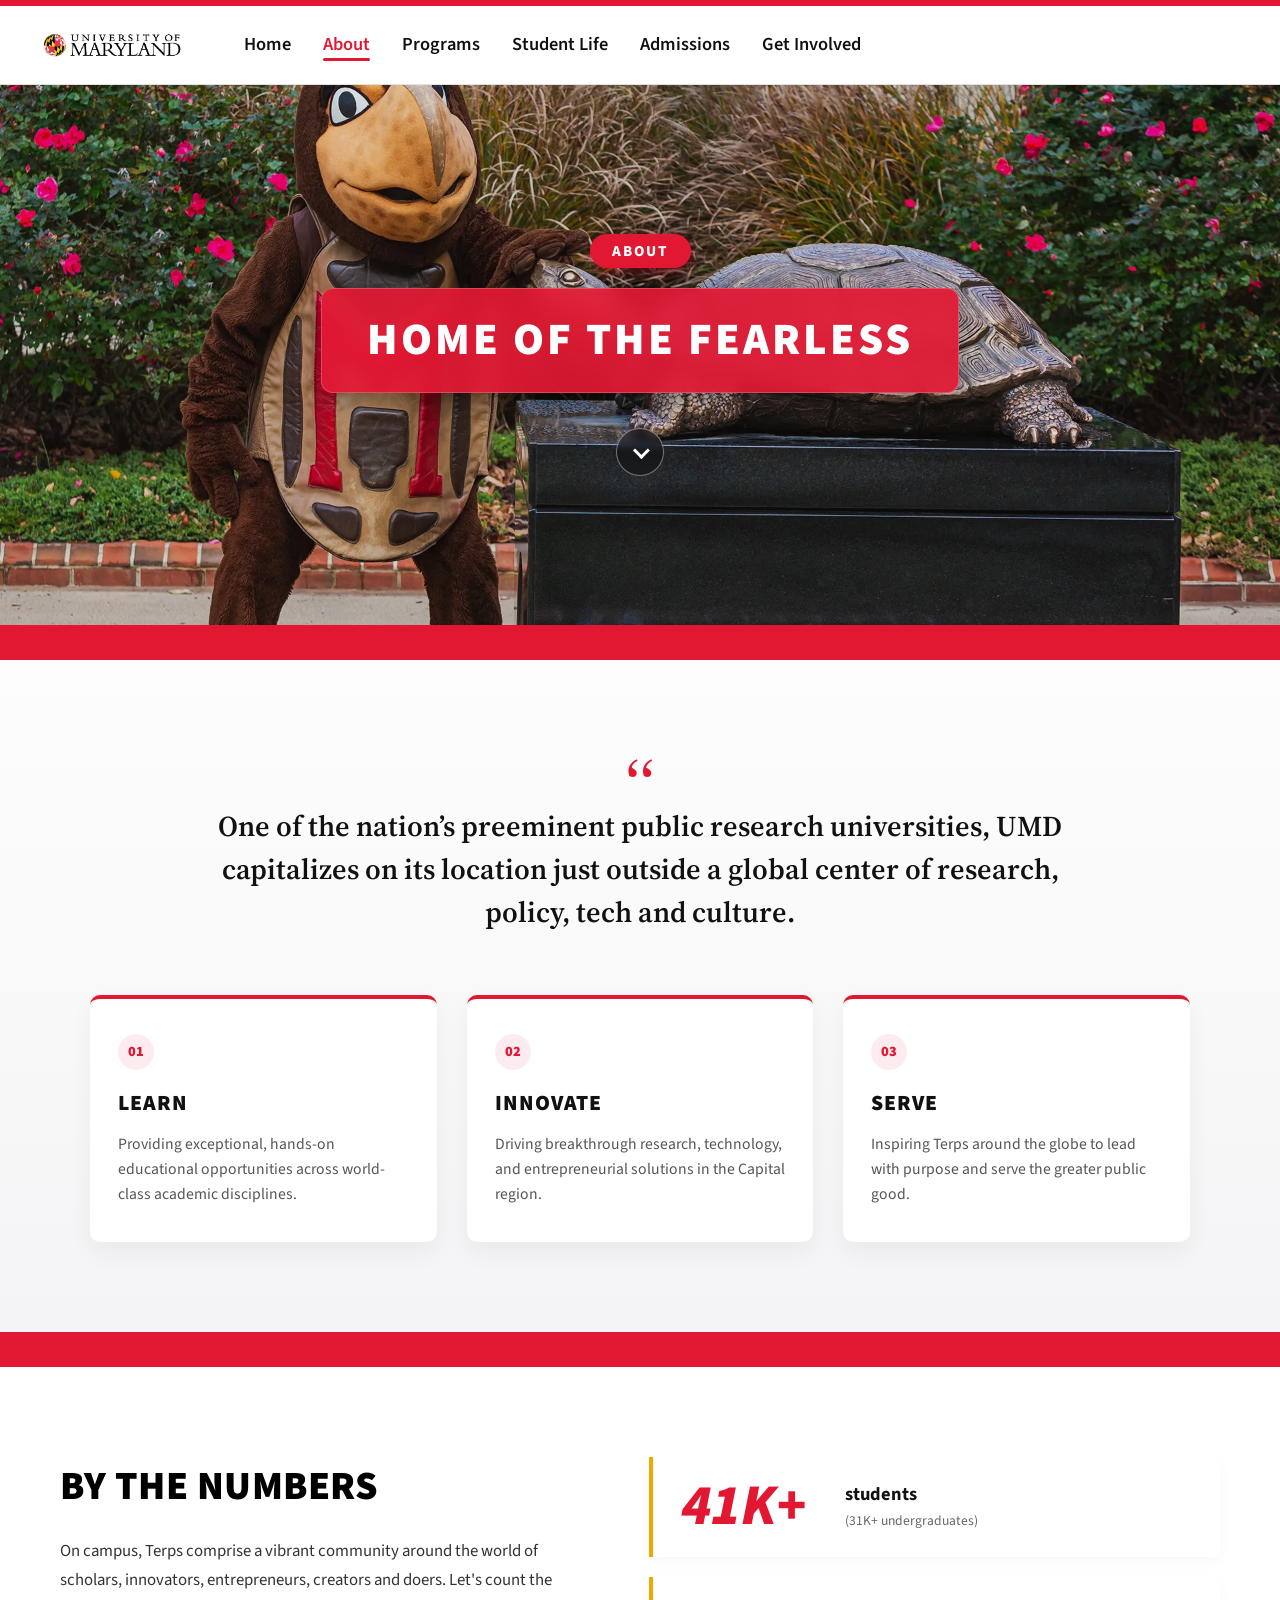
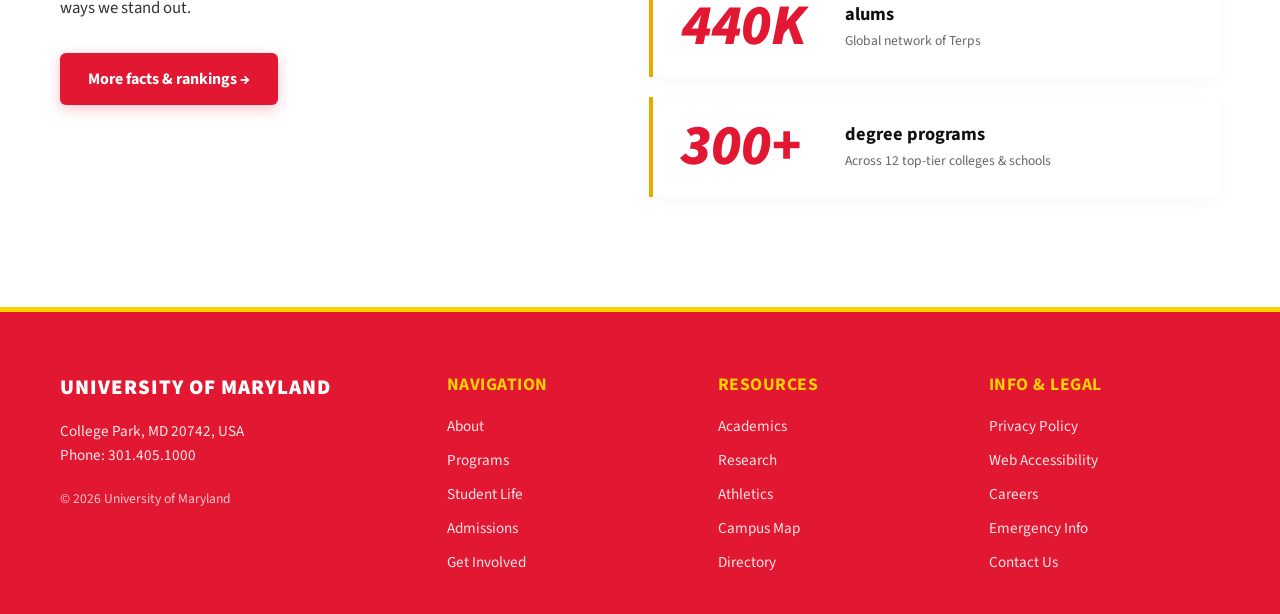
==== about.html @ 989475fa "Refactor code structure for improved readability and maintainability" ====
<!DOCTYPE html>
<html lang="en">
<head>
  <meta charset="UTF-8">
  <meta name="viewport" content="width=device-width, initial-scale=1.0">
  <title>About | University of Maryland</title>
  <link rel="stylesheet" href="styles.css">
  <!-- Google Fonts for Maryland Brand Typography -->
  <link rel="preconnect" href="https://fonts.googleapis.com">
  <link rel="preconnect" href="https://fonts.gstatic.com" crossorigin>
  <link href="https://fonts.googleapis.com/css2?family=Source+Sans+Pro:wght@400;600;700;900&family=Source+Serif+Pro:ital,wght@0,600;0,700;1,400&display=swap" rel="stylesheet">
</head>
<body>

  <!-- Top Red Accent Line -->
  <div class="top-bar"></div>

  <!-- Navigation Bar -->
  <header class="navbar">
    <div class="nav-container">
      <a href="index.html" class="logo">
        <img src="maryland-logo.webp" alt="University of Maryland Logo">
      </a>

      <!-- Hamburger Button for Mobile -->
      <button class="hamburger-btn" id="hamburger-btn" aria-label="Toggle navigation">
        <span class="bar"></span>
        <span class="bar"></span>
        <span class="bar"></span>
      </button>

      <!-- Nav Links -->
      <nav class="nav-menu" id="nav-menu">
        <ul class="nav-links">
          <li><a href="index.html">Home</a></li>
          <li><a href="about.html" class="active">About</a></li>
          <li><a href="programs.html">Programs</a></li>
          <li><a href="studentlife.html">Student Life</a></li>
          <li><a href="admissions.html">Admissions</a></li>
          <li><a href="getinvolved.html">Get Involved</a></li>
        </ul>
      </nav>
    </div>
  </header>

  <!-- Hero Section (Framed Image) -->
  <section class="about-hero">
    <div class="hero-img-wrapper">
      <img src="about.webp" alt="Testudo Mascot with Statue" class="hero-bg-img">
    </div>
    
    <div class="hero-content">
      <span class="category-badge">ABOUT</span>
      <div class="headline-card">
        <h1>HOME OF THE FEARLESS</h1>
      </div>
      
      <!-- Scroll Chevron Arrow -->
      <a href="#mission" class="scroll-arrow-link" id="explore-arrow" aria-label="Scroll to content">
        <span class="chevron-arrow"></span>
      </a>
    </div>
  </section>

  <!-- Red Divider Line -->
  <div class="section-divider"></div>

  <!-- Upgraded Mission & Impact Section -->
  <section class="mission-section" id="mission">
    <div class="container">
      
      <!-- Featured Quote Banner -->
      <div class="mission-quote-container reveal-left">
        <span class="quote-mark">“</span>
        <p class="mission-quote">
          One of the nation’s preeminent public research universities, UMD capitalizes on its location just outside a global center of research, policy, tech and culture.
        </p>
      </div>

      <!-- 3 Impact Pillars Grid -->
      <div class="impact-grid">
        <div class="impact-card reveal-left">
          <div class="impact-icon">01</div>
          <h3>LEARN</h3>
          <p>Providing exceptional, hands-on educational opportunities across world-class academic disciplines.</p>
        </div>

        <div class="impact-card reveal-left">
          <div class="impact-icon">02</div>
          <h3>INNOVATE</h3>
          <p>Driving breakthrough research, technology, and entrepreneurial solutions in the Capital region.</p>
        </div>

        <div class="impact-card reveal-left">
          <div class="impact-icon">03</div>
          <h3>SERVE</h3>
          <p>Inspiring Terps around the globe to lead with purpose and serve the greater public good.</p>
        </div>
      </div>

    </div>
  </section>

  <!-- Red Divider Line -->
  <div class="section-divider"></div>

  <!-- By The Numbers Section -->
  <section class="by-the-numbers" id="by-the-numbers">
    <div class="container numbers-grid">
      
      <!-- Left Column: Intro -->
      <div class="numbers-intro reveal-left">
        <h2>BY THE NUMBERS</h2>
        <p>
          On campus, Terps comprise a vibrant community around the world of scholars, innovators, entrepreneurs, creators and doers. Let's count the ways we stand out.
        </p>
        <a href="#" class="btn-umd-red">More facts & rankings &rarr;</a>
      </div>

      <!-- Right Column: Interactive Stat Cards -->
      <div class="stats-list">
        
        <!-- Stat Card 1 -->
        <div class="stat-card reveal-right">
          <div class="stat-number-wrapper">
            <span class="stat-number">41K+</span>
          </div>
          <div class="stat-details">
            <p class="stat-title">students</p>
            <p class="stat-source">(31K+ undergraduates)</p>
          </div>
        </div>

        <!-- Stat Card 2 -->
        <div class="stat-card reveal-right">
          <div class="stat-number-wrapper">
            <span class="stat-number">440K</span>
          </div>
          <div class="stat-details">
            <p class="stat-title">alums</p>
            <p class="stat-source">Global network of Terps</p>
          </div>
        </div>

        <!-- Stat Card 3 -->
        <div class="stat-card reveal-right">
          <div class="stat-number-wrapper">
            <span class="stat-number">300+</span>
          </div>
          <div class="stat-details">
            <p class="stat-title">degree programs</p>
            <p class="stat-source">Across 12 top-tier colleges & schools</p>
          </div>
        </div>

      </div>

    </div>
  </section>

  <!-- Red Footer Section -->
  <footer class="main-footer">
    <div class="container footer-grid">
      
      <!-- Column 1: Brand & Address -->
      <div class="footer-col footer-brand">
        <h3>UNIVERSITY OF MARYLAND</h3>
        <p>College Park, MD 20742, USA</p>
        <p>Phone: 301.405.1000</p>
        <p class="copyright">&copy; 2026 University of Maryland</p>
      </div>

      <!-- Column 2: Nav Links -->
      <div class="footer-col">
        <h4>Navigation</h4>
        <ul class="footer-links">
          <li><a href="about.html">About</a></li>
          <li><a href="#">Programs</a></li>
          <li><a href="#">Student Life</a></li>
          <li><a href="#">Admissions</a></li>
          <li><a href="#">Get Involved</a></li>
        </ul>
      </div>

      <!-- Column 3: Resources -->
      <div class="footer-col">
        <h4>Resources</h4>
        <ul class="footer-links">
          <li><a href="#">Academics</a></li>
          <li><a href="#">Research</a></li>
          <li><a href="#">Athletics</a></li>
          <li><a href="#">Campus Map</a></li>
          <li><a href="#">Directory</a></li>
        </ul>
      </div>

      <!-- Column 4: Info & Legal -->
      <div class="footer-col">
        <h4>Info & Legal</h4>
        <ul class="footer-links">
          <li><a href="#">Privacy Policy</a></li>
          <li><a href="#">Web Accessibility</a></li>
          <li><a href="#">Careers</a></li>
          <li><a href="#">Emergency Info</a></li>
          <li><a href="#">Contact Us</a></li>
        </ul>
      </div>

    </div>
  </footer>

  <script src="script.js"></script>
</body>
</html>
---- styles.css ----
/* ==========================================
   RESET & GLOBAL STYLES
   ========================================== */
* {
  margin: 0;
  padding: 0;
  box-sizing: border-box;
}

body {
  font-family: 'Source Sans Pro', Arial, sans-serif;
  color: #222222;
  background-color: #ffffff;
  line-height: 1.5;
  overflow-x: hidden;
}

:root {
  --umd-red: #E21833;
  --umd-gold: #FFD100;
  --umd-border-gold: #EAAA00;
  --umd-dark: #111111;
  --umd-gray: #666666;
}

.container {
  max-width: 1200px;
  margin: 0 auto;
  padding: 0 20px;
}

/* ==========================================
   HEADER / NAVBAR
   ========================================== */
.top-bar {
  height: 6px;
  background-color: var(--umd-red);
}

.navbar {
  background-color: #ffffff;
  border-bottom: 1px solid #e0e0e0;
  padding: 15px 40px;
}

.nav-container {
  display: flex;
  justify-content: flex-start;
  align-items: center;
  gap: 60px;
  max-width: 1400px;
  margin: 0 auto;
}

.logo img {
  height: 48px;
  display: block;
}

.nav-links {
  display: flex;
  list-style: none;
  gap: 32px;
}

.nav-links a {
  position: relative;
  text-decoration: none;
  color: #111111;
  font-size: 1.15rem;
  font-weight: 600;
  padding-bottom: 4px;
  transition: color 0.3s ease;
}

.nav-links a::after {
  content: '';
  position: absolute;
  bottom: 0;
  left: 0;
  width: 0%;
  height: 3px;
  background-color: var(--umd-red);
  border-radius: 2px;
  transition: width 0.35s cubic-bezier(0.25, 1, 0.5, 1);
}

.nav-links a:hover {
  color: var(--umd-red);
}

.nav-links a:hover::after {
  width: 100%;
}

/* ==========================================
   EXPANDED HERO / VIDEO SECTION
   ========================================== */
.hero-section {
  position: relative;
  width: 100%;
  /* Fills view height so lower content stays hidden until scroll */
  height: calc(100vh - 84px);
  min-height: 600px;
  background-color: #000;
  overflow: hidden;
  display: flex;
  justify-content: center;
  align-items: flex-end;
}

.hero-video {
  position: absolute;
  top: 50%;
  left: 50%;
  min-width: 100%;
  min-height: 100%;
  width: auto;
  height: auto;
  transform: translate(-50%, -50%);
  object-fit: cover;
  z-index: 1;
}

.hero-overlay {
  position: relative;
  z-index: 2;
  margin-bottom: 50px;
  text-align: center;
  display: flex;
  flex-direction: column;
  align-items: center;
  gap: 20px;
}

.hero-overlay h2 {
  color: #ffffff;
  font-size: 2.2rem;
  font-weight: 700;
  letter-spacing: 3px;
  text-shadow: 0px 4px 12px rgba(0, 0, 0, 0.8);
}

/* Animated Mouse Scroll Indicator */
.mouse {
  width: 26px;
  height: 42px;
  border: 2px solid #ffffff;
  border-radius: 20px;
  display: block;
  position: relative;
}

.wheel {
  width: 4px;
  height: 8px;
  background-color: #ffffff;
  border-radius: 2px;
  position: absolute;
  top: 8px;
  left: 50%;
  transform: translateX(-50%);
  animation: scrollWheel 1.8s infinite;
}

@keyframes scrollWheel {
  0% { opacity: 1; top: 8px; }
  100% { opacity: 0; top: 22px; }
}

/* Red Section Divider */
.section-divider {
  height: 45px;
  background-color: var(--umd-red);
  width: 100%;
}

/* ==========================================
   INTERACTIVE BY THE NUMBERS SECTION
   ========================================== */
.by-the-numbers {
  padding: 100px 20px 120px 20px;
  background-color: #ffffff;
}

.numbers-grid {
  display: grid;
  grid-template-columns: 1fr 1.1fr;
  gap: 70px;
}

.numbers-intro h2 {
  font-size: 2.5rem;
  font-weight: 900;
  letter-spacing: 0.5px;
  color: #000000;
  margin-bottom: 24px;
  text-transform: uppercase;
}

.numbers-intro p {
  font-size: 1.05rem;
  color: #333333;
  line-height: 1.7;
  margin-bottom: 28px;
}

.numbers-intro p em {
  font-family: 'Source Serif Pro', Georgia, serif;
}

/* Interactive Link Button */
.learn-more-link {
  color: var(--umd-red);
  text-decoration: none;
  font-weight: 700;
  font-size: 1rem;
  display: inline-flex;
  align-items: center;
  gap: 8px;
  transition: transform 0.3s ease;
}

.learn-more-link .arrow {
  transition: transform 0.3s ease;
}

.learn-more-link:hover .arrow {
  transform: translateX(6px);
}

/* Interactive Stat Cards */
.stats-list {
  display: flex;
  flex-direction: column;
  gap: 20px;
}

.stat-card {
  display: flex;
  align-items: center;
  gap: 24px;
  padding: 24px 28px;
  background: #ffffff;
  border-left: 4px solid var(--umd-border-gold);
  border-radius: 0 8px 8px 0;
  box-shadow: 0 4px 15px rgba(0, 0, 0, 0.03);
  transition: transform 0.3s cubic-bezier(0.25, 1, 0.5, 1), 
              box-shadow 0.3s ease, 
              border-color 0.3s ease;
  cursor: pointer;
}

.stat-card:hover {
  transform: translateX(10px) translateY(-2px);
  border-left-color: var(--umd-red);
  box-shadow: 0 12px 28px rgba(226, 24, 51, 0.12);
}

.stat-number-wrapper {
  display: flex;
  align-items: baseline;
  min-width: 100px;
  font-size: 3.8rem;
  font-weight: 900;
  font-style: italic;
  color: var(--umd-red);
  line-height: 0.9;
}

.stat-details {
  display: flex;
  flex-direction: column;
}

.stat-title {
  font-size: 1.1rem;
  font-weight: 700;
  color: #111111;
  line-height: 1.35;
}

.stat-source {
  font-size: 0.85rem;
  color: var(--umd-gray);
  margin-top: 6px;
}

/* ==========================================
   SCROLL REVEAL ANIMATIONS
   ========================================== */
@supports (animation-timeline: view()) {
  .reveal-left {
    animation: slideInLeft linear both;
    animation-timeline: view();
    animation-range: entry 10% cover 30%;
  }

  .reveal-right {
    animation: slideInRight linear both;
    animation-timeline: view();
    animation-range: entry 10% cover 30%;
  }

  @keyframes slideInLeft {
    from {
      opacity: 0;
      transform: translateX(-50px);
    }
    to {
      opacity: 1;
      transform: translateX(0);
    }
  }

  @keyframes slideInRight {
    from {
      opacity: 0;
      transform: translateX(50px);
    }
    to {
      opacity: 1;
      transform: translateX(0);
    }
  }
}

/* Fallback: Ensures section is ALWAYS 100% visible if unsupported */
.reveal-left,
.reveal-right {
  opacity: 1;
  transform: none;
}


/* ==========================================
   RESPONSIVE / MOBILE STACKING STYLES
   ========================================== */
@media (max-width: 900px) {
  
  /* 1. Stack the Navbar Elements */
  .navbar {
    padding: 15px 20px;
  }

  .nav-container {
    flex-direction: column; /* Stacks logo above navigation */
    align-items: center;
    gap: 15px;
  }

  .nav-links {
    flex-wrap: wrap; /* Allows links to wrap to a second line if tight */
    justify-content: center;
    gap: 16px;
  }

  .nav-links a {
    font-size: 0.95rem; /* Slightly smaller text for compact screens */
  }

  /* 2. Adjust Hero Section for Smaller Viewports */
  .hero-section {
    height: 50vh; /* Reduces video height so users see content below faster */
    min-height: 350px;
  }

  .hero-overlay h2 {
    font-size: 1.5rem;
    letter-spacing: 2px;
  }

  /* 3. Stack "By the Numbers" Section */
  .by-the-numbers {
    padding: 50px 20px 60px 20px;
  }

  .numbers-grid {
    grid-template-columns: 1fr; /* Switches 2-column grid to a single vertical column */
    gap: 40px;
  }

  .numbers-intro h2 {
    font-size: 2rem;
  }

  /* 4. Optimize Mobile Stat Cards */
  .stat-card {
    flex-direction: column; /* Stacks number above stat text */
    align-items: flex-start;
    gap: 8px;
    padding: 18px 20px;
  }

  .stat-number-wrapper {
    font-size: 3rem; /* Slightly smaller stat numbers for mobile screens */
    min-width: auto;
  }

  .stat-title {
    font-size: 1rem;
  }
}



/* ==========================================
   DESKTOP STYLES (Default)
   ========================================== */
.hamburger-btn {
  display: none; /* Hidden on large screens */
  flex-direction: column;
  justify-content: space-between;
  width: 28px;
  height: 20px;
  background: none;
  border: none;
  cursor: pointer;
  padding: 0;
  z-index: 100;
}

.hamburger-btn .bar {
  width: 100%;
  height: 3px;
  background-color: #111111;
  border-radius: 2px;
  transition: all 0.3s ease;
}

/* ==========================================
   MOBILE & SMALL SCREEN STYLES
   ========================================== */
@media (max-width: 900px) {
  .navbar {
    position: relative;
    padding: 15px 20px;
  }

  .nav-container {
    justify-content: space-between; /* Logo on left, Hamburger on right */
    width: 100%;
  }

  /* Show Hamburger Button */
  .hamburger-btn {
    display: flex;
  }

  /* Hide menu words by default & set up slide-down container */
  .nav-menu {
    position: absolute;
    top: 100%;
    left: 0;
    width: 100%;
    background-color: #ffffff;
    border-bottom: 4px solid var(--umd-red);
    box-shadow: 0 8px 16px rgba(0, 0, 0, 0.1);
    
    /* Collapsed state */
    max-height: 0;
    overflow: hidden;
    transition: max-height 0.4s ease-in-out;
  }

  /* When Hamburger is clicked -> Menu expands */
  .nav-menu.open {
    max-height: 350px; /* Big enough to fit all 5 links */
  }

  .nav-links {
    flex-direction: column; /* Stacks words vertically */
    align-items: flex-start;
    gap: 20px;
    padding: 20px 25px;
  }

  .nav-links a {
    font-size: 1.15rem;
    display: block;
    width: 100%;
  }

  /* Transform Hamburger lines into an "X" when clicked */
  .hamburger-btn.open .bar:nth-child(1) {
    transform: translateY(8.5px) rotate(45deg);
    background-color: var(--umd-red);
  }

  .hamburger-btn.open .bar:nth-child(2) {
    opacity: 0;
  }

  .hamburger-btn.open .bar:nth-child(3) {
    transform: translateY(-8.5px) rotate(-45deg);
    background-color: var(--umd-red);
  }
}


/* Smooth scrolling */
html {
  scroll-behavior: smooth;
}

/* ==========================================
   EXPLORE MORE & ANIMATED CHEVRON ARROW
   ========================================== */
.hero-overlay {
  position: relative;
  z-index: 2;
  margin-bottom: 45px;
  text-align: center;
  display: flex;
  flex-direction: column;
  align-items: center;
  gap: 16px;
}

.hero-overlay h2 {
  color: #ffffff;
  font-size: 2.2rem;
  font-weight: 700;
  letter-spacing: 3px;
  text-shadow: 0px 4px 12px rgba(0, 0, 0, 0.8);
}

/* Scroll Arrow Link Container */
.scroll-arrow-link {
  display: flex;
  justify-content: center;
  align-items: center;
  width: 50px;
  height: 50px;
  text-decoration: none;
  border-radius: 50%;
  background: rgba(0, 0, 0, 0.3);
  backdrop-filter: blur(4px);
  border: 1px solid rgba(255, 255, 255, 0.4);
  transition: all 0.35s cubic-bezier(0.25, 1, 0.5, 1);
  animation: arrowBounce 2s infinite;
}

/* Sharp CSS Chevron Down Arrow */
.chevron-arrow {
  width: 14px;
  height: 14px;
  border-right: 3px solid #ffffff;
  border-bottom: 3px solid #ffffff;
  transform: rotate(45deg) translateY(-2px);
  transition: border-color 0.3s ease, transform 0.3s ease;
}

/* Hover & Active Effects */
.scroll-arrow-link:hover {
  background: var(--umd-red); /* Fills with UMD Red */
  border-color: var(--umd-red);
  transform: translateY(-4px) scale(1.1); /* Lifts up slightly */
  box-shadow: 0 8px 20px rgba(226, 24, 51, 0.5);
  animation-play-state: paused; /* Pauses idle bounce on hover */
}

.scroll-arrow-link:hover .chevron-arrow {
  border-color: #ffffff;
  transform: rotate(45deg) translateY(0px);
}

/* Idle Gentle Bounce Animation */
@keyframes arrowBounce {
  0%, 20%, 50%, 80%, 100% {
    transform: translateY(0);
  }
  40% {
    transform: translateY(8px);
  }
  60% {
    transform: translateY(4px);
  }
}


/* ==========================================
   RED FOOTER SECTION
   ========================================== */
.main-footer {
  background-color: var(--umd-red);
  color: #ffffff;
  padding: 60px 20px 40px 20px;
  border-top: 5px solid var(--umd-gold); /* Classic Maryland Gold accent line */
  width: 100%;
}

.footer-grid {
  display: grid;
  grid-template-columns: 1.5fr 1fr 1fr 1fr;
  gap: 40px;
}

.footer-col h3 {
  font-family: 'Source Sans Pro', sans-serif;
  font-size: 1.3rem;
  font-weight: 900;
  letter-spacing: 1px;
  margin-bottom: 16px;
  color: #ffffff;
}

.footer-col h4 {
  font-size: 1.1rem;
  font-weight: 700;
  margin-bottom: 16px;
  color: var(--umd-gold); /* Gold subheadings for quick scannability */
  text-transform: uppercase;
  letter-spacing: 0.5px;
}

.footer-brand p {
  font-size: 0.95rem;
  line-height: 1.6;
  opacity: 0.9;
}

.footer-brand .copyright {
  margin-top: 20px;
  font-size: 0.85rem;
  opacity: 0.75;
}

.footer-links {
  list-style: none;
  display: flex;
  flex-direction: column;
  gap: 10px;
}

.footer-links a {
  color: #ffffff;
  text-decoration: none;
  font-size: 0.95rem;
  font-weight: 400;
  opacity: 0.88;
  transition: opacity 0.25s ease, padding-left 0.25s ease;
}

/* Subtle Left-Slide Hover Effect on Links */
.footer-links a:hover {
  opacity: 1;
  padding-left: 6px;
  text-decoration: underline;
}

/* ==========================================
   MOBILE FOOTER STACKING
   ========================================== */
@media (max-width: 900px) {
  .footer-grid {
    grid-template-columns: 1fr 1fr; /* 2x2 layout on tablet */
    gap: 30px;
  }
}

@media (max-width: 550px) {
  .footer-grid {
    grid-template-columns: 1fr; /* Single column on mobile */
    gap: 30px;
  }
}


/* ==========================================
   RESET & GLOBAL STYLES
   ========================================== */
* {
  margin: 0;
  padding: 0;
  box-sizing: border-box;
}

html {
  scroll-behavior: smooth;
}

body {
  font-family: 'Source Sans Pro', Arial, sans-serif;
  color: #222222;
  background-color: #ffffff;
  line-height: 1.5;
  overflow-x: hidden;
}

:root {
  --umd-red: #E21833;
  --umd-gold: #FFD100;
  --umd-border-gold: #EAAA00;
  --umd-dark: #111111;
  --umd-gray: #666666;
}

.container {
  max-width: 1200px;
  margin: 0 auto;
  padding: 0 20px;
}

/* ==========================================
   HEADER & NAVIGATION BAR
   ========================================== */
.top-bar {
  height: 6px;
  background-color: var(--umd-red);
}

.navbar {
  position: relative;
  background-color: #ffffff;
  border-bottom: 1px solid #e0e0e0;
  padding: 15px 40px;
  z-index: 1000;
}

.nav-container {
  display: flex;
  justify-content: flex-start;
  align-items: center;
  gap: 60px;
  max-width: 1400px;
  margin: 0 auto;
}

.logo img {
  height: 48px;
  display: block;
}

.nav-links {
  display: flex;
  list-style: none;
  gap: 32px;
}

.nav-links a {
  position: relative;
  text-decoration: none;
  color: #111111;
  font-size: 1.15rem;
  font-weight: 600;
  padding-bottom: 4px;
  transition: color 0.3s ease;
}

/* Animated Left-to-Right Underline */
.nav-links a::after {
  content: '';
  position: absolute;
  bottom: 0;
  left: 0;
  width: 0%;
  height: 3px;
  background-color: var(--umd-red);
  border-radius: 2px;
  transition: width 0.35s cubic-bezier(0.25, 1, 0.5, 1);
}

.nav-links a:hover,
.nav-links a.active {
  color: var(--umd-red);
}

.nav-links a:hover::after,
.nav-links a.active::after {
  width: 100%;
}

.hamburger-btn {
  display: none;
  flex-direction: column;
  justify-content: space-between;
  width: 28px;
  height: 20px;
  background: none;
  border: none;
  cursor: pointer;
  padding: 0;
  z-index: 1001;
}

.hamburger-btn .bar {
  width: 100%;
  height: 3px;
  background-color: #111111;
  border-radius: 2px;
  transition: all 0.3s ease;
}

/* ==========================================
   HERO SECTION (PROPERLY FRAMED IMAGE)
   ========================================== */
.about-hero {
  position: relative;
  width: 100%;
  height: 60vh;
  min-height: 460px;
  max-height: 620px;
  background-color: #111111;
  overflow: hidden;
  display: flex;
  justify-content: center;
  align-items: center;
}

.hero-img-wrapper {
  position: absolute;
  top: 0;
  left: 0;
  width: 100%;
  height: 100%;
}

.hero-bg-img {
  width: 100%;
  height: 100%;
  object-fit: cover;
  object-position: center 35%; /* Properly positions mascot & bronze turtle */
  filter: brightness(0.85);
}

.hero-content {
  position: relative;
  z-index: 2;
  display: flex;
  flex-direction: column;
  align-items: center;
  gap: 20px;
  text-align: center;
  padding: 0 20px;
}

.category-badge {
  background-color: var(--umd-red);
  color: #ffffff;
  font-weight: 800;
  font-size: 0.95rem;
  letter-spacing: 2px;
  padding: 6px 22px;
  border-radius: 50px;
  box-shadow: 0 4px 12px rgba(226, 24, 51, 0.35);
  text-transform: uppercase;
}

.headline-card {
  background: rgba(226, 24, 51, 0.92);
  backdrop-filter: blur(8px);
  padding: 18px 45px;
  border-radius: 12px;
  box-shadow: 0 10px 30px rgba(0, 0, 0, 0.4);
  border: 1px solid rgba(255, 255, 255, 0.2);
}

.headline-card h1 {
  color: #ffffff;
  font-size: 2.8rem;
  font-weight: 900;
  letter-spacing: 3px;
  text-transform: uppercase;
  margin: 0;
}

.scroll-arrow-link {
  display: flex;
  justify-content: center;
  align-items: center;
  width: 48px;
  height: 48px;
  margin-top: 15px;
  text-decoration: none;
  border-radius: 50%;
  background: rgba(0, 0, 0, 0.35);
  backdrop-filter: blur(4px);
  border: 1px solid rgba(255, 255, 255, 0.4);
  transition: all 0.35s ease;
  animation: arrowBounce 2s infinite;
}

.chevron-arrow {
  width: 12px;
  height: 12px;
  border-right: 3px solid #ffffff;
  border-bottom: 3px solid #ffffff;
  transform: rotate(45deg) translateY(-2px);
}

.scroll-arrow-link:hover {
  background: var(--umd-red);
  border-color: var(--umd-red);
  transform: translateY(-4px) scale(1.08);
  box-shadow: 0 8px 20px rgba(226, 24, 51, 0.5);
  animation-play-state: paused;
}

@keyframes arrowBounce {
  0%, 20%, 50%, 80%, 100% { transform: translateY(0); }
  40% { transform: translateY(8px); }
  60% { transform: translateY(4px); }
}

.section-divider {
  height: 40px;
  background-color: var(--umd-red);
  width: 100%;
}

/* ==========================================
   UPGRADED MISSION & IMPACT SECTION
   ========================================== */
.mission-section {
  padding: 90px 20px;
  background: linear-gradient(180deg, #fdfdfd 0%, #f4f4f6 100%);
}

.mission-quote-container {
  position: relative;
  max-width: 950px;
  margin: 0 auto 60px auto;
  text-align: center;
  padding: 0 30px;
}

.quote-mark {
  display: block;
  font-family: 'Source Serif Pro', Georgia, serif;
  font-size: 5rem;
  line-height: 1;
  color: var(--umd-red);
  margin-bottom: -25px;
}

.mission-quote {
  font-family: 'Source Serif Pro', Georgia, serif;
  font-size: 1.8rem;
  line-height: 1.5;
  color: #111111;
  font-weight: 600;
}

.impact-grid {
  display: grid;
  grid-template-columns: repeat(3, 1fr);
  gap: 30px;
  max-width: 1100px;
  margin: 0 auto;
}

.impact-card {
  background: #ffffff;
  padding: 35px 28px;
  border-radius: 10px;
  border-top: 4px solid var(--umd-red);
  box-shadow: 0 10px 25px rgba(0, 0, 0, 0.05);
  transition: transform 0.35s ease, box-shadow 0.35s ease, border-top-color 0.35s ease;
}

.impact-card:hover {
  transform: translateY(-8px);
  border-top-color: var(--umd-gold);
  box-shadow: 0 18px 35px rgba(226, 24, 51, 0.12);
}

.impact-icon {
  font-size: 0.9rem;
  font-weight: 900;
  color: var(--umd-red);
  background: rgba(226, 24, 51, 0.08);
  width: 36px;
  height: 36px;
  border-radius: 50%;
  display: flex;
  align-items: center;
  justify-content: center;
  margin-bottom: 18px;
}

.impact-card h3 {
  font-size: 1.35rem;
  font-weight: 900;
  letter-spacing: 1px;
  color: #111111;
  margin-bottom: 12px;
}

.impact-card p {
  font-size: 0.98rem;
  color: #555555;
  line-height: 1.6;
}

/* ==========================================
   BY THE NUMBERS SECTION
   ========================================== */
.by-the-numbers {
  padding: 90px 20px 110px 20px;
  background-color: #ffffff;
}

.numbers-grid {
  display: grid;
  grid-template-columns: 1fr 1.1fr;
  gap: 70px;
}

.numbers-intro h2 {
  font-size: 2.5rem;
  font-weight: 900;
  letter-spacing: 0.5px;
  color: #000000;
  margin-bottom: 20px;
  text-transform: uppercase;
}

.numbers-intro p {
  font-size: 1.05rem;
  color: #333333;
  line-height: 1.7;
  margin-bottom: 30px;
}

.btn-umd-red {
  display: inline-block;
  background-color: var(--umd-red);
  color: #ffffff;
  text-decoration: none;
  font-weight: 700;
  font-size: 0.95rem;
  padding: 12px 24px;
  border-radius: 4px;
  transition: all 0.3s ease;
  box-shadow: 0 4px 12px rgba(226, 24, 51, 0.2);
}

.btn-umd-red:hover {
  background-color: #b80f25;
  transform: translateY(-2px);
  box-shadow: 0 8px 20px rgba(226, 24, 51, 0.35);
}

.stats-list {
  display: flex;
  flex-direction: column;
  gap: 20px;
}

.stat-card {
  display: flex;
  align-items: center;
  gap: 24px;
  padding: 24px 28px;
  background: #ffffff;
  border-left: 4px solid var(--umd-border-gold);
  border-radius: 0 8px 8px 0;
  box-shadow: 0 4px 15px rgba(0, 0, 0, 0.03);
  transition: transform 0.3s cubic-bezier(0.25, 1, 0.5, 1), 
              box-shadow 0.3s ease, 
              border-left-color 0.3s ease;
  cursor: pointer;
}

.stat-card:hover {
  transform: translateX(10px) translateY(-2px);
  border-left-color: var(--umd-red);
  box-shadow: 0 12px 28px rgba(226, 24, 51, 0.12);
}

.stat-number-wrapper {
  display: flex;
  align-items: baseline;
  min-width: 140px;
  font-size: 3.6rem;
  font-weight: 900;
  font-style: italic;
  color: var(--umd-red);
  line-height: 0.9;
}

.stat-details {
  display: flex;
  flex-direction: column;
}

.stat-title {
  font-size: 1.15rem;
  font-weight: 700;
  color: #111111;
  line-height: 1.3;
}

.stat-source {
  font-size: 0.85rem;
  color: var(--umd-gray);
  margin-top: 4px;
}

/* ==========================================
   RED FOOTER SECTION
   ========================================== */
.main-footer {
  background-color: var(--umd-red);
  color: #ffffff;
  padding: 60px 20px 40px 20px;
  border-top: 5px solid var(--umd-gold);
  width: 100%;
}

.footer-grid {
  display: grid;
  grid-template-columns: 1.5fr 1fr 1fr 1fr;
  gap: 40px;
}

.footer-col h3 {
  font-size: 1.3rem;
  font-weight: 900;
  letter-spacing: 1px;
  margin-bottom: 16px;
  color: #ffffff;
}

.footer-col h4 {
  font-size: 1.1rem;
  font-weight: 700;
  margin-bottom: 16px;
  color: var(--umd-gold);
  text-transform: uppercase;
  letter-spacing: 0.5px;
}

.footer-brand p {
  font-size: 0.95rem;
  line-height: 1.6;
  opacity: 0.9;
}

.footer-brand .copyright {
  margin-top: 20px;
  font-size: 0.85rem;
  opacity: 0.75;
}

.footer-links {
  list-style: none;
  display: flex;
  flex-direction: column;
  gap: 10px;
}

.footer-links a {
  color: #ffffff;
  text-decoration: none;
  font-size: 0.95rem;
  opacity: 0.88;
  transition: opacity 0.25s ease, padding-left 0.25s ease;
}

.footer-links a:hover {
  opacity: 1;
  padding-left: 6px;
  text-decoration: underline;
}

/* ==========================================
   RESPONSIVE STACKING FOR SMALL SCREENS
   ========================================== */
@media (max-width: 900px) {
  .navbar {
    padding: 15px 20px;
  }

  .nav-container {
    justify-content: space-between;
    gap: 0;
  }

  .hamburger-btn {
    display: flex;
  }

  .nav-menu {
    position: absolute;
    top: 100%;
    left: 0;
    width: 100%;
    background-color: #ffffff;
    border-bottom: 4px solid var(--umd-red);
    box-shadow: 0 8px 16px rgba(0, 0, 0, 0.1);
    max-height: 0;
    overflow: hidden;
    transition: max-height 0.4s ease-in-out;
  }

  .nav-menu.open {
    max-height: 350px;
  }

  .nav-links {
    flex-direction: column;
    align-items: flex-start;
    gap: 18px;
    padding: 20px 25px;
  }

  .hamburger-btn.open .bar:nth-child(1) {
    transform: translateY(8.5px) rotate(45deg);
    background-color: var(--umd-red);
  }

  .hamburger-btn.open .bar:nth-child(2) {
    opacity: 0;
  }

  .hamburger-btn.open .bar:nth-child(3) {
    transform: translateY(-8.5px) rotate(-45deg);
    background-color: var(--umd-red);
  }

  .about-hero {
    height: 50vh;
  }

  .headline-card h1 {
    font-size: 1.8rem;
    letter-spacing: 1px;
  }

  .headline-card {
    padding: 14px 24px;
  }

  .mission-quote {
    font-size: 1.35rem;
  }

  .impact-grid {
    grid-template-columns: 1fr;
    gap: 20px;
  }

  .numbers-grid {
    grid-template-columns: 1fr;
    gap: 40px;
  }

  .footer-grid {
    grid-template-columns: 1fr 1fr;
    gap: 30px;
  }
}

@media (max-width: 550px) {
  .footer-grid {
    grid-template-columns: 1fr;
  }

  .stat-card {
    flex-direction: column;
    align-items: flex-start;
    gap: 8px;
  }
}



/* STUDENTLIFE */

/* ==========================================
   RESET & GLOBAL STYLES
   ========================================== */
* {
  margin: 0;
  padding: 0;
  box-sizing: border-box;
}

html {
  scroll-behavior: smooth;
}

body {
  font-family: 'Source Sans Pro', Arial, sans-serif;
  color: #222222;
  background-color: #ffffff;
  line-height: 1.5;
  overflow-x: hidden;
}

:root {
  --umd-red: #E21833;
  --umd-gold: #FFD100;
  --umd-border-gold: #EAAA00;
  --umd-dark: #111111;
  --umd-gray: #666666;
}

.container {
  max-width: 1200px;
  margin: 0 auto;
  padding: 0 20px;
}

/* ==========================================
   HEADER & NAVIGATION BAR
   ========================================== */
.top-bar {
  height: 6px;
  background-color: var(--umd-red);
}

.navbar {
  position: relative;
  background-color: #ffffff;
  border-bottom: 1px solid #e0e0e0;
  padding: 15px 40px;
  z-index: 1000;
}

.nav-container {
  display: flex;
  justify-content: flex-start;
  align-items: center;
  gap: 60px;
  max-width: 1400px;
  margin: 0 auto;
}

.logo img {
  height: 48px;
  display: block;
}

.nav-links {
  display: flex;
  list-style: none;
  gap: 32px;
}

.nav-links a {
  position: relative;
  text-decoration: none;
  color: #111111;
  font-size: 1.15rem;
  font-weight: 600;
  padding-bottom: 4px;
  transition: color 0.3s ease;
}

.nav-links a::after {
  content: '';
  position: absolute;
  bottom: 0;
  left: 0;
  width: 0%;
  height: 3px;
  background-color: var(--umd-red);
  border-radius: 2px;
  transition: width 0.35s cubic-bezier(0.25, 1, 0.5, 1);
}

.nav-links a:hover,
.nav-links a.active {
  color: var(--umd-red);
}

.nav-links a:hover::after,
.nav-links a.active::after {
  width: 100%;
}

.hamburger-btn {
  display: none;
  flex-direction: column;
  justify-content: space-between;
  width: 28px;
  height: 20px;
  background: none;
  border: none;
  cursor: pointer;
  padding: 0;
  z-index: 1001;
}

.hamburger-btn .bar {
  width: 100%;
  height: 3px;
  background-color: #111111;
  border-radius: 2px;
  transition: all 0.3s ease;
}

/* ==========================================
   STUDENT LIFE HERO SECTION
   ========================================== */
.student-life-hero {
  position: relative;
  width: 100%;
  height: 60vh;
  min-height: 450px;
  background-color: #222222;
  overflow: hidden;
}

.hero-img-wrapper {
  position: absolute;
  top: 0;
  left: 0;
  width: 100%;
  height: 100%;
}

.hero-bg-img {
  width: 100%;
  height: 100%;
  object-fit: cover;
  object-position: center;
  filter: brightness(0.9);
}

.hero-content-container {
  position: relative;
  z-index: 2;
  max-width: 1300px;
  height: 100%;
  margin: 0 auto;
  padding: 30px;
  display: flex;
  flex-direction: column;
  justify-content: space-between;
}

.badge-card {
  align-self: flex-start;
  background-color: var(--umd-red);
  padding: 12px 28px;
  border-radius: 12px;
  box-shadow: 0 6px 18px rgba(0, 0, 0, 0.3);
}

.badge-card h1 {
  color: #ffffff;
  font-size: 2rem;
  font-weight: 900;
  letter-spacing: 1.5px;
  text-transform: uppercase;
}

.visit-card-wrapper {
  align-self: flex-end;
}

.btn-visit {
  display: inline-block;
  background-color: var(--umd-red);
  color: #ffffff;
  font-weight: 800;
  font-size: 1.2rem;
  padding: 16px 36px;
  border-radius: 12px;
  text-decoration: none;
  letter-spacing: 1px;
  box-shadow: 0 8px 24px rgba(0, 0, 0, 0.35);
  transition: all 0.3s ease;
}

.btn-visit:hover {
  background-color: #be122a;
  transform: translateY(-4px);
  box-shadow: 0 12px 30px rgba(226, 24, 51, 0.5);
}

.section-divider {
  height: 35px;
  background-color: var(--umd-red);
  width: 100%;
}

/* ==========================================
   PHOTO SPOTLIGHT GALLERY & PLACEHOLDERS
   ========================================== */
.spotlight-section {
  padding: 70px 0;
  background-color: #f9f9fb;
}

.spotlight-grid {
  display: grid;
  grid-template-columns: repeat(3, 1fr);
  gap: 25px;
}

.gallery-card {
  position: relative;
  border-radius: 10px;
  overflow: hidden;
  box-shadow: 0 8px 20px rgba(0, 0, 0, 0.08);
  background-color: #e2e4e8;
  aspect-ratio: 4 / 3;
}

/* Grey Crosshatch Placeholder Style */
.img-placeholder {
  width: 100%;
  height: 100%;
  background-color: #d1d5db;
  background-image: 
    linear-gradient(45deg, #c4c9d0 25%, transparent 25%), 
    linear-gradient(-45deg, #c4c9d0 25%, transparent 25%), 
    linear-gradient(45deg, transparent 75%, #c4c9d0 75%), 
    linear-gradient(-45deg, transparent 75%, #c4c9d0 75%);
  background-size: 30px 30px;
  background-position: 0 0, 0 15px, 15px -15px, -15px 0px;
  display: flex;
  align-items: center;
  justify-content: center;
  color: #555555;
  font-weight: 700;
  font-size: 1.1rem;
  text-transform: uppercase;
  letter-spacing: 1px;
}

.gallery-card img {
  width: 100%;
  height: 100%;
  object-fit: cover;
  transition: transform 0.4s ease;
}

.gallery-overlay {
  position: absolute;
  bottom: 0;
  left: 0;
  width: 100%;
  padding: 20px;
  background: linear-gradient(0deg, rgba(0,0,0,0.85) 0%, rgba(0,0,0,0) 100%);
  color: #ffffff;
}

.gallery-overlay h3 {
  font-size: 1.25rem;
  font-weight: 800;
  margin-bottom: 4px;
}

.gallery-overlay p {
  font-size: 0.9rem;
  opacity: 0.85;
}

.gallery-card:hover img {
  transform: scale(1.06);
}

/* ==========================================
   HOUSING & DINING FEATURE SECTIONS
   ========================================== */
.feature-section {
  padding: 90px 0;
  background-color: #ffffff;
}

.feature-grid {
  display: grid;
  grid-template-columns: 1fr 1fr;
  gap: 60px;
  align-items: center;
}

.large-placeholder {
  min-height: 380px;
  border-radius: 12px;
  box-shadow: 0 10px 25px rgba(0, 0, 0, 0.08);
}

.feature-content {
  display: flex;
  flex-direction: column;
  align-items: flex-start;
}

.section-tag {
  color: var(--umd-red);
  font-size: 0.85rem;
  font-weight: 800;
  letter-spacing: 1.5px;
  margin-bottom: 10px;
  text-transform: uppercase;
}

.feature-content h2 {
  font-size: 2.8rem;
  font-weight: 900;
  color: #111111;
  margin-bottom: 18px;
  letter-spacing: 1px;
}

.feature-lead {
  font-size: 1.1rem;
  color: #444444;
  line-height: 1.6;
  margin-bottom: 22px;
}

.feature-list {
  list-style: none;
  margin-bottom: 30px;
}

.feature-list li {
  position: relative;
  padding-left: 26px;
  margin-bottom: 12px;
  font-size: 1rem;
  color: #333333;
  line-height: 1.5;
}

.feature-list li::before {
  content: '✔';
  position: absolute;
  left: 0;
  top: 0;
  color: var(--umd-red);
  font-weight: 900;
}

.btn-umd-red {
  display: inline-block;
  background-color: var(--umd-red);
  color: #ffffff;
  text-decoration: none;
  font-weight: 700;
  font-size: 1rem;
  padding: 14px 28px;
  border-radius: 6px;
  transition: all 0.3s ease;
  box-shadow: 0 4px 14px rgba(226, 24, 51, 0.25);
}

.btn-umd-red:hover {
  background-color: #b80f25;
  transform: translateY(-2px);
  box-shadow: 0 8px 22px rgba(226, 24, 51, 0.4);
}

/* ==========================================
   RED FOOTER SECTION
   ========================================== */
.main-footer {
  background-color: var(--umd-red);
  color: #ffffff;
  padding: 60px 20px 40px 20px;
  border-top: 5px solid var(--umd-gold);
  width: 100%;
}

.footer-grid {
  display: grid;
  grid-template-columns: 1.5fr 1fr 1fr 1fr;
  gap: 40px;
}

.footer-col h3 {
  font-size: 1.3rem;
  font-weight: 900;
  letter-spacing: 1px;
  margin-bottom: 16px;
  color: #ffffff;
}

.footer-col h4 {
  font-size: 1.1rem;
  font-weight: 700;
  margin-bottom: 16px;
  color: var(--umd-gold);
  text-transform: uppercase;
  letter-spacing: 0.5px;
}

.footer-brand p {
  font-size: 0.95rem;
  line-height: 1.6;
  opacity: 0.9;
}

.footer-brand .copyright {
  margin-top: 20px;
  font-size: 0.85rem;
  opacity: 0.75;
}

.footer-links {
  list-style: none;
  display: flex;
  flex-direction: column;
  gap: 10px;
}

.footer-links a {
  color: #ffffff;
  text-decoration: none;
  font-size: 0.95rem;
  opacity: 0.88;
  transition: opacity 0.25s ease, padding-left 0.25s ease;
}

.footer-links a:hover {
  opacity: 1;
  padding-left: 6px;
  text-decoration: underline;
}

/* ==========================================
   RESPONSIVE STACKING
   ========================================== */
@media (max-width: 900px) {
  .navbar {
    padding: 15px 20px;
  }

  .nav-container {
    justify-content: space-between;
    gap: 0;
  }

  .hamburger-btn {
    display: flex;
  }

  .nav-menu {
    position: absolute;
    top: 100%;
    left: 0;
    width: 100%;
    background-color: #ffffff;
    border-bottom: 4px solid var(--umd-red);
    box-shadow: 0 8px 16px rgba(0, 0, 0, 0.1);
    max-height: 0;
    overflow: hidden;
    transition: max-height 0.4s ease-in-out;
  }

  .nav-menu.open {
    max-height: 350px;
  }

  .nav-links {
    flex-direction: column;
    align-items: flex-start;
    gap: 18px;
    padding: 20px 25px;
  }

  .spotlight-grid {
    grid-template-columns: 1fr;
  }

  .feature-grid {
    grid-template-columns: 1fr;
    gap: 35px;
  }

  .reverse-mobile {
    display: flex;
    flex-direction: column-reverse;
  }

  .feature-content h2 {
    font-size: 2.2rem;
  }

  .visit-card-wrapper {
    align-self: center;
  }

  .badge-card {
    align-self: center;
  }

  .footer-grid {
    grid-template-columns: 1fr 1fr;
    gap: 30px;
  }
}

@media (max-width: 550px) {
  .footer-grid {
    grid-template-columns: 1fr;
  }
}




/* Ensure all images scale fluidly inside their containers */
img {
  max-width: 100%;
  height: auto;
  display: block;
}

/* Feature Image Container Sizing */
.feature-media {
  width: 100%;
  display: flex;
  justify-content: center;
  align-items: center;
}

.feature-img-box {
  width: 100%;
  max-width: 520px;       /* Keeps images perfectly proportioned */
  height: 350px;           /* Sets a balanced fixed height */
  border-radius: 12px;
  overflow: hidden;
  box-shadow: 0 10px 25px rgba(0, 0, 0, 0.1);
}

.feature-img-box img {
  width: 100%;
  height: 100%;
  object-fit: cover;        /* Fills the container seamlessly without distortion */
  object-position: center;
}

/* Spotlight Gallery Image Fix */
.gallery-card {
  position: relative;
  border-radius: 10px;
  overflow: hidden;
  box-shadow: 0 8px 20px rgba(0, 0, 0, 0.08);
  aspect-ratio: 4 / 3;
}

.gallery-card img {
  width: 100%;
  height: 100%;
  object-fit: cover;
  transition: transform 0.4s ease;
}


/* Feature Images (Housing & Dining) */
.feature-img-box {
  width: 100%;
  max-width: 520px;
  height: 350px;
  border-radius: 12px;
  overflow: hidden;
  box-shadow: 0 10px 25px rgba(0, 0, 0, 0.1);
  
  /* Add Yellow/Gold Border Here */
  border: 4px solid #FFD100;
}

/* Spotlight Gallery Images */
.gallery-card {
  position: relative;
  border-radius: 10px;
  overflow: hidden;
  box-shadow: 0 8px 20px rgba(0, 0, 0, 0.08);
  aspect-ratio: 4 / 3;
  
  /* Add Yellow/Gold Border Here */
  border: 4px solid #FFD100;
}
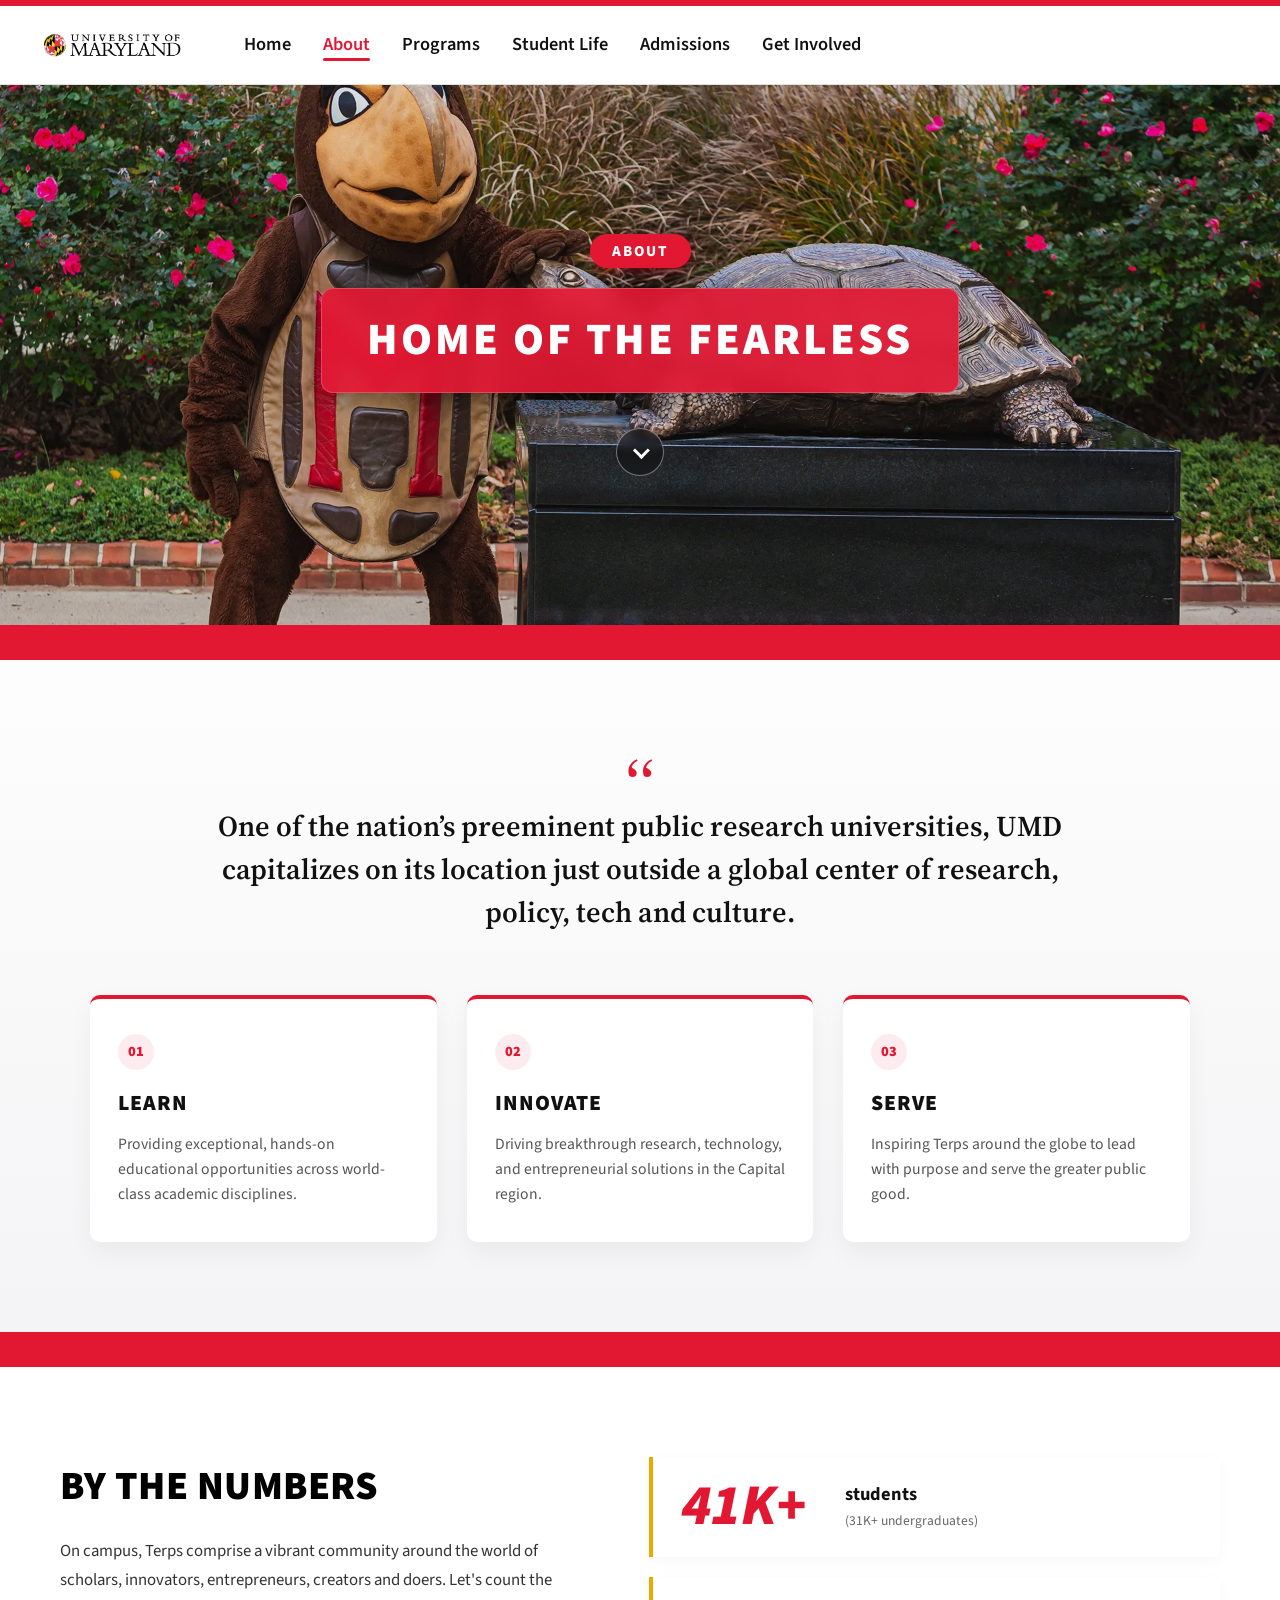
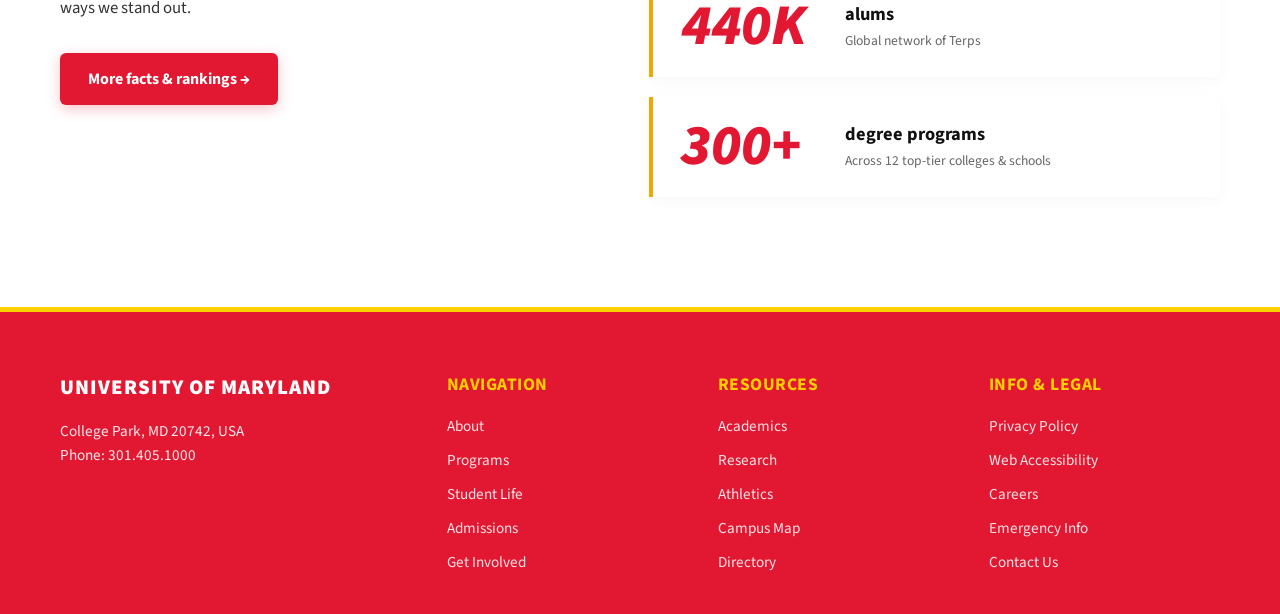
==== commit 4629dbbf: "update features in CSS" ====
--- a/about.html
+++ b/about.html
@@ -167,7 +167,6 @@
         <h3>UNIVERSITY OF MARYLAND</h3>
         <p>College Park, MD 20742, USA</p>
         <p>Phone: 301.405.1000</p>
-        <p class="copyright">&copy; 2026 University of Maryland</p>
       </div>
 
       <!-- Column 2: Nav Links -->
--- a/styles.css
+++ b/styles.css
@@ -1622,7 +1622,7 @@
 }
 
 .feature-list li::before {
-  content: '✔';
+  content: '-';
   position: absolute;
   left: 0;
   top: 0;
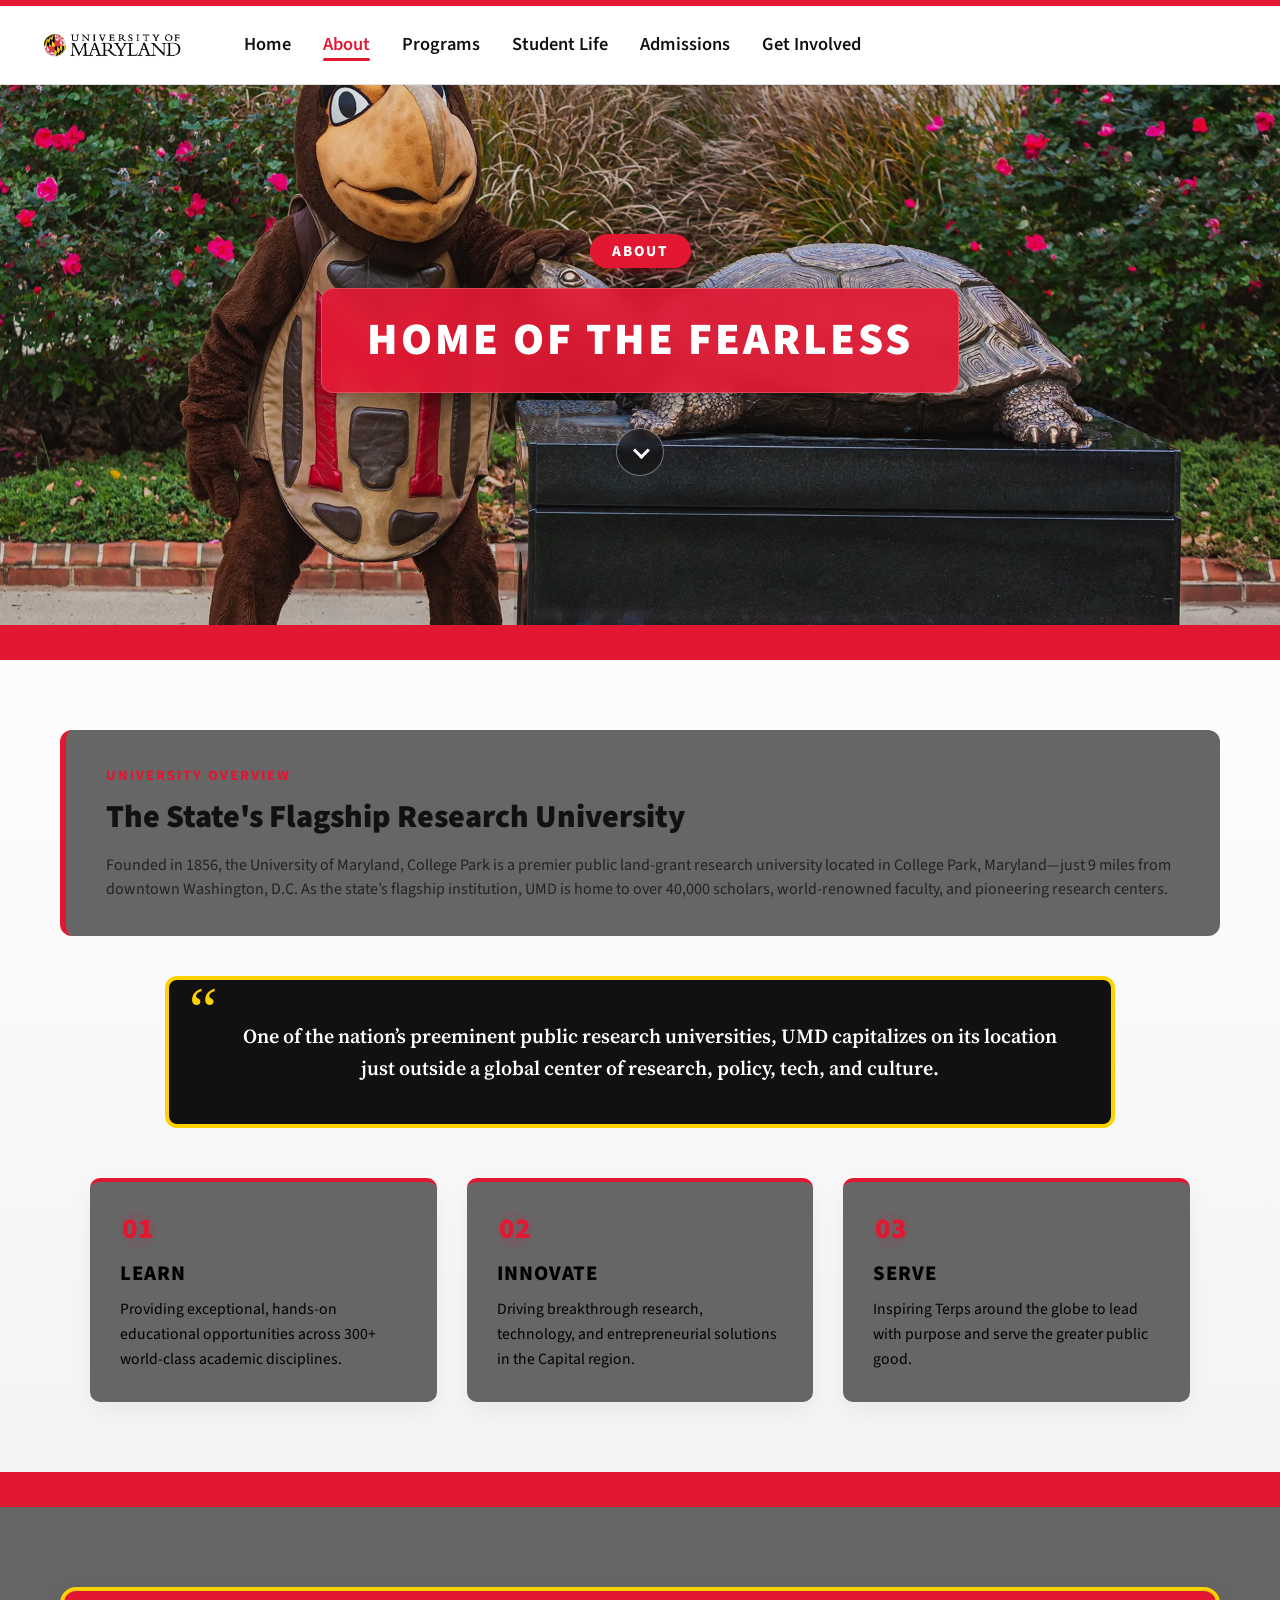
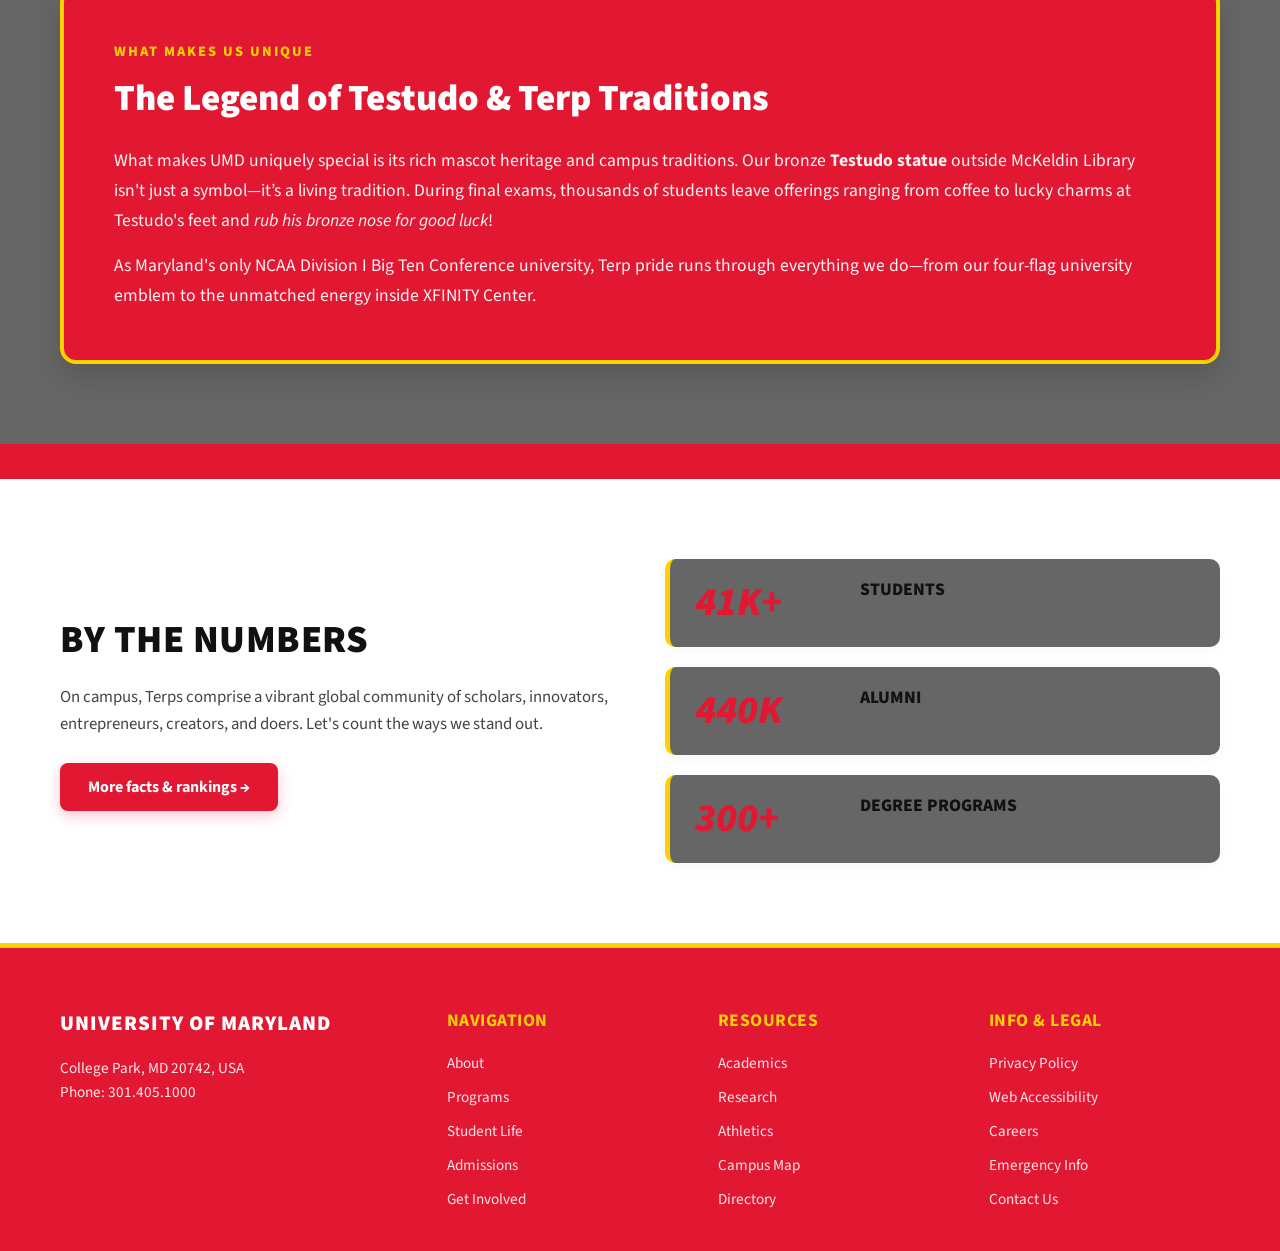
==== commit b111738a: "Refactor code structure for improved readability and maintainability" ====
--- a/about.html
+++ b/about.html
@@ -4,32 +4,34 @@
   <meta charset="UTF-8">
   <meta name="viewport" content="width=device-width, initial-scale=1.0">
   <title>About | University of Maryland</title>
-  <link rel="stylesheet" href="styles.css">
+  
   <!-- Google Fonts for Maryland Brand Typography -->
   <link rel="preconnect" href="https://fonts.googleapis.com">
   <link rel="preconnect" href="https://fonts.gstatic.com" crossorigin>
   <link href="https://fonts.googleapis.com/css2?family=Source+Sans+Pro:wght@400;600;700;900&family=Source+Serif+Pro:ital,wght@0,600;0,700;1,400&display=swap" rel="stylesheet">
+  
+  <!-- Shared Stylesheet -->
+  <link rel="stylesheet" href="styles.css">
 </head>
 <body>
 
   <!-- Top Red Accent Line -->
   <div class="top-bar"></div>
 
-  <!-- Navigation Bar -->
+  <!-- Header Navigation -->
   <header class="navbar">
     <div class="nav-container">
       <a href="index.html" class="logo">
         <img src="maryland-logo.webp" alt="University of Maryland Logo">
       </a>
 
-      <!-- Hamburger Button for Mobile -->
-      <button class="hamburger-btn" id="hamburger-btn" aria-label="Toggle navigation">
+      <!-- Hamburger Icon -->
+      <button class="hamburger-btn" id="hamburger-btn" aria-label="Toggle menu">
         <span class="bar"></span>
         <span class="bar"></span>
         <span class="bar"></span>
       </button>
 
-      <!-- Nav Links -->
       <nav class="nav-menu" id="nav-menu">
         <ul class="nav-links">
           <li><a href="index.html">Home</a></li>
@@ -43,10 +45,10 @@
     </div>
   </header>
 
-  <!-- Hero Section (Framed Image) -->
+  <!-- Hero Section -->
   <section class="about-hero">
     <div class="hero-img-wrapper">
-      <img src="about.webp" alt="Testudo Mascot with Statue" class="hero-bg-img">
+      <img src="about.webp" alt="Testudo Mascot Statue at UMD" class="hero-bg-img">
     </div>
     
     <div class="hero-content">
@@ -65,15 +67,24 @@
   <!-- Red Divider Line -->
   <div class="section-divider"></div>
 
-  <!-- Upgraded Mission & Impact Section -->
+  <!-- Mission & Overview Section -->
   <section class="mission-section" id="mission">
     <div class="container">
       
+      <!-- Overview & Location Callout -->
+      <div class="overview-box">
+        <span class="section-tag-center text-left">UNIVERSITY OVERVIEW</span>
+        <h2>The State's Flagship Research University</h2>
+        <p>
+          Founded in 1856, the University of Maryland, College Park is a premier public land-grant research university located in College Park, Maryland—just 9 miles from downtown Washington, D.C. As the state’s flagship institution, UMD is home to over 40,000 scholars, world-renowned faculty, and pioneering research centers.
+        </p>
+      </div>
+
       <!-- Featured Quote Banner -->
       <div class="mission-quote-container reveal-left">
         <span class="quote-mark">“</span>
         <p class="mission-quote">
-          One of the nation’s preeminent public research universities, UMD capitalizes on its location just outside a global center of research, policy, tech and culture.
+          One of the nation’s preeminent public research universities, UMD capitalizes on its location just outside a global center of research, policy, tech, and culture.
         </p>
       </div>
 
@@ -82,7 +93,7 @@
         <div class="impact-card reveal-left">
           <div class="impact-icon">01</div>
           <h3>LEARN</h3>
-          <p>Providing exceptional, hands-on educational opportunities across world-class academic disciplines.</p>
+          <p>Providing exceptional, hands-on educational opportunities across 300+ world-class academic disciplines.</p>
         </div>
 
         <div class="impact-card reveal-left">
@@ -104,6 +115,27 @@
   <!-- Red Divider Line -->
   <div class="section-divider"></div>
 
+  <!-- Unique Feature Callout Section -->
+  <section class="unique-section">
+    <div class="container">
+      <div class="unique-card">
+        <div class="unique-content">
+          <span class="section-tag-center text-left" style="color: var(--umd-gold, #FFD100);">WHAT MAKES US UNIQUE</span>
+          <h2>The Legend of Testudo & Terp Traditions</h2>
+          <p>
+            What makes UMD uniquely special is its rich mascot heritage and campus traditions. Our bronze <strong>Testudo statue</strong> outside McKeldin Library isn't just a symbol—it’s a living tradition. During final exams, thousands of students leave offerings ranging from coffee to lucky charms at Testudo's feet and <em>rub his bronze nose for good luck</em>!
+          </p>
+          <p>
+            As Maryland's only NCAA Division I Big Ten Conference university, Terp pride runs through everything we do—from our four-flag university emblem to the unmatched energy inside XFINITY Center.
+          </p>
+        </div>
+      </div>
+    </div>
+  </section>
+
+  <!-- Red Divider Line -->
+  <div class="section-divider"></div>
+
   <!-- By The Numbers Section -->
   <section class="by-the-numbers" id="by-the-numbers">
     <div class="container numbers-grid">
@@ -112,7 +144,7 @@
       <div class="numbers-intro reveal-left">
         <h2>BY THE NUMBERS</h2>
         <p>
-          On campus, Terps comprise a vibrant community around the world of scholars, innovators, entrepreneurs, creators and doers. Let's count the ways we stand out.
+          On campus, Terps comprise a vibrant global community of scholars, innovators, entrepreneurs, creators, and doers. Let's count the ways we stand out.
         </p>
         <a href="#" class="btn-umd-red">More facts & rankings &rarr;</a>
       </div>
@@ -126,7 +158,7 @@
             <span class="stat-number">41K+</span>
           </div>
           <div class="stat-details">
-            <p class="stat-title">students</p>
+            <p class="stat-title">Students</p>
             <p class="stat-source">(31K+ undergraduates)</p>
           </div>
         </div>
@@ -137,7 +169,7 @@
             <span class="stat-number">440K</span>
           </div>
           <div class="stat-details">
-            <p class="stat-title">alums</p>
+            <p class="stat-title">Alumni</p>
             <p class="stat-source">Global network of Terps</p>
           </div>
         </div>
@@ -148,7 +180,7 @@
             <span class="stat-number">300+</span>
           </div>
           <div class="stat-details">
-            <p class="stat-title">degree programs</p>
+            <p class="stat-title">Degree Programs</p>
             <p class="stat-source">Across 12 top-tier colleges & schools</p>
           </div>
         </div>
@@ -174,10 +206,10 @@
         <h4>Navigation</h4>
         <ul class="footer-links">
           <li><a href="about.html">About</a></li>
-          <li><a href="#">Programs</a></li>
-          <li><a href="#">Student Life</a></li>
-          <li><a href="#">Admissions</a></li>
-          <li><a href="#">Get Involved</a></li>
+          <li><a href="programs.html">Programs</a></li>
+          <li><a href="studentlife.html">Student Life</a></li>
+          <li><a href="admissions.html">Admissions</a></li>
+          <li><a href="getinvolved.html">Get Involved</a></li>
         </ul>
       </div>
 
--- a/styles.css
+++ b/styles.css
@@ -1,3 +1,11 @@
+html, body {
+    cursor: url("cursor.png"), auto;
+}
+:hover {
+    cursor: url("cursor.png"), auto;
+}
+
+
 /* ==========================================
    RESET & GLOBAL STYLES
    ========================================== */
@@ -175,6 +183,85 @@
   width: 100%;
 }
 
+/* Hero Recruitment Overlay Elements */
+.hero-title {
+  font-size: 3rem;
+  font-weight: 900;
+  color: #ffffff;
+  letter-spacing: 1px;
+  margin: 10px 0 15px 0;
+  text-transform: uppercase;
+}
+
+.hero-recruitment-text {
+  font-size: 1.2rem;
+  color: #f1f1f1;
+  max-width: 650px;
+  margin: 0 auto 25px auto;
+  line-height: 1.6;
+  text-shadow: 0 2px 4px rgba(0, 0, 0, 0.6);
+}
+
+.hero-cta-buttons {
+  display: flex;
+  gap: 15px;
+  justify-content: center;
+  align-items: center;
+  margin-bottom: 25px;
+}
+
+.btn-cta-primary {
+  background-color: var(--umd-gold, #FFD100);
+  color: #111111;
+  font-weight: 800;
+  padding: 12px 30px;
+  border-radius: 6px;
+  text-decoration: none;
+  font-size: 1rem;
+  letter-spacing: 0.5px;
+  transition: all 0.3s ease;
+  box-shadow: 0 4px 12px rgba(0, 0, 0, 0.25);
+}
+
+.btn-cta-primary:hover {
+  background-color: #e6bc00;
+  color: #000000;
+  transform: translateY(-2px);
+}
+
+.btn-cta-secondary {
+  background-color: rgba(226, 24, 51, 0.9); /* UMD Red */
+  color: #ffffff;
+  font-weight: 800;
+  padding: 12px 28px;
+  border-radius: 6px;
+  text-decoration: none;
+  font-size: 1rem;
+  transition: all 0.3s ease;
+  border: 1px solid rgba(255, 255, 255, 0.3);
+}
+
+.btn-cta-secondary:hover {
+  background-color: #be122a;
+  color: #ffffff;
+  transform: translateY(-2px);
+}
+
+@media (max-width: 768px) {
+  .hero-title {
+    font-size: 2rem;
+  }
+  
+  .hero-recruitment-text {
+    font-size: 1rem;
+    padding: 0 15px;
+  }
+
+  .hero-cta-buttons {
+    flex-direction: column;
+    gap: 10px;
+  }
+}
 /* ==========================================
    INTERACTIVE BY THE NUMBERS SECTION
    ========================================== */
@@ -938,7 +1025,7 @@
   font-family: 'Source Serif Pro', Georgia, serif;
   font-size: 1.8rem;
   line-height: 1.5;
-  color: #111111;
+  color: #ffffff;
   font-weight: 600;
 }
 
@@ -989,7 +1076,7 @@
 
 .impact-card p {
   font-size: 0.98rem;
-  color: #555555;
+  color: #000000;
   line-height: 1.6;
 }
 
@@ -1046,6 +1133,8 @@
   display: flex;
   flex-direction: column;
   gap: 20px;
+  cursor: url("cursor.png"), auto;
+
 }
 
 .stat-card {
@@ -1067,6 +1156,8 @@
   transform: translateX(10px) translateY(-2px);
   border-left-color: var(--umd-red);
   box-shadow: 0 12px 28px rgba(226, 24, 51, 0.12);
+  cursor: url("cursor.png"), auto;
+
 }
 
 .stat-number-wrapper {
@@ -1265,6 +1356,185 @@
   }
 }
 
+/* ==========================================
+   ABOUT PAGE ADDITIONS
+   ========================================== */
+
+/* Mission Overview Box */
+.overview-box {
+  background-color: var(--umd-gray, #f8f9fa);
+  padding: 35px 40px;
+  border-radius: 12px;
+  border-left: 6px solid var(--umd-red, #E21833);
+  margin-bottom: 40px;
+}
+
+.overview-box h2 {
+  font-size: 2rem;
+  font-weight: 900;
+  color: #111111;
+  margin: 6px 0 12px 0;
+}
+
+/* Mission Quote */
+.mission-section {
+  padding: 70px 0;
+  background-color: #ffffff;
+}
+
+.mission-quote-container {
+  position: relative;
+  background-color: #111111;
+  color: #ffffff;
+  padding: 40px 50px;
+  border-radius: 12px;
+  border: 4px solid var(--umd-gold, #FFD100);
+  margin-bottom: 50px;
+}
+
+.quote-mark {
+  font-size: 4rem;
+  color: var(--umd-gold, #FFD100);
+  line-height: 0;
+  position: absolute;
+  top: 30px;
+  left: 20px;
+  font-family: Georgia, serif;
+}
+
+.mission-quote {
+  font-size: 1.25rem;
+  font-weight: 600;
+  line-height: 1.6;
+  padding-left: 20px;
+}
+
+.impact-grid {
+  display: grid;
+  grid-template-columns: repeat(3, 1fr);
+  gap: 30px;
+}
+
+.impact-card {
+  background-color: var(--umd-gray, #f8f9fa);
+  padding: 30px;
+  border-radius: 10px;
+  border-top: 4px solid var(--umd-red, #E21833);
+}
+
+.impact-icon {
+  font-size: 1.8rem;
+  font-weight: 900;
+  color: var(--umd-red, #E21833);
+  margin-bottom: 10px;
+}
+
+.impact-card h3 {
+  font-size: 1.3rem;
+  font-weight: 800;
+  color: #000000;
+  margin-bottom: 8px;
+}
+
+/* Unique Feature Section */
+.unique-section {
+  padding: 80px 0;
+  background-color: var(--umd-gray, #f8f9fa);
+}
+
+.unique-card {
+  background-color: var(--umd-red, #E21833);
+  color: #ffffff;
+  padding: 50px;
+  border-radius: 16px;
+  border: 4px solid var(--umd-gold, #FFD100);
+  box-shadow: 0 12px 30px rgba(0, 0, 0, 0.15);
+}
+
+.unique-content h2 {
+  font-size: 2.3rem;
+  font-weight: 900;
+  margin: 8px 0 20px 0;
+}
+
+.unique-content p {
+  font-size: 1.1rem;
+  line-height: 1.7;
+  opacity: 0.95;
+  margin-bottom: 15px;
+}
+
+.unique-content p:last-child {
+  margin-bottom: 0;
+}
+
+/* Numbers Section Grid */
+.by-the-numbers {
+  padding: 80px 0;
+  background-color: #ffffff;
+}
+
+.numbers-grid {
+  display: grid;
+  grid-template-columns: 1fr 1fr;
+  gap: 50px;
+  align-items: center;
+}
+
+.numbers-intro h2 {
+  font-size: 2.4rem;
+  font-weight: 900;
+  color: #111111;
+  margin-bottom: 15px;
+}
+
+.numbers-intro p {
+  font-size: 1.05rem;
+  color: #444444;
+  line-height: 1.6;
+  margin-bottom: 25px;
+}
+
+.stats-list {
+  display: flex;
+  flex-direction: column;
+  gap: 20px;
+}
+
+.stat-card {
+  display: flex;
+  align-items: center;
+  gap: 25px;
+  background-color: var(--umd-gray, #f8f9fa);
+  padding: 20px 25px;
+  border-radius: 10px;
+  border-left: 5px solid var(--umd-gold, #FFD100);
+}
+
+.stat-number {
+  font-size: 2.5rem;
+  font-weight: 900;
+  color: var(--umd-red, #E21833);
+}
+
+.stat-title {
+  font-size: 1.1rem;
+  font-weight: 800;
+  color: #111111;
+  text-transform: uppercase;
+}
+
+.stat-source {
+  font-size: 0.88rem;
+  color: #666666;
+}
+
+@media (max-width: 900px) {
+  .impact-grid, .numbers-grid {
+    grid-template-columns: 1fr;
+  }
+}
+
 
 
 /* STUDENTLIFE */
@@ -1869,4 +2139,574 @@
   
   /* Add Yellow/Gold Border Here */
   border: 4px solid #FFD100;
+}
+
+
+
+/* ADMISSIONS */
+
+/* ==========================================
+   ADMISSIONS PAGE STYLES
+   ========================================== */
+
+/* Admissions Hero */
+.admissions-hero {
+  position: relative;
+  width: 100%;
+  height: 60vh;
+  min-height: 450px;
+  background-color: #222222;
+  overflow: hidden;
+}
+
+/* Staggered Admissions Expectations Grid */
+.expectations-section {
+  padding: 80px 0 100px 0;
+  background-color: #ffffff;
+}
+
+.section-header-center {
+  text-align: center;
+  max-width: 700px;
+  margin: 0 auto 50px auto;
+}
+
+.section-tag-center {
+  color: var(--umd-red, #E21833);
+  font-size: 0.9rem;
+  font-weight: 800;
+  letter-spacing: 2px;
+  text-transform: uppercase;
+}
+
+.section-tag-center.text-left {
+  text-align: left;
+  display: block;
+}
+
+.section-header-center h2 {
+  font-size: 2.6rem;
+  font-weight: 900;
+  color: #111111;
+  margin-top: 5px;
+}
+
+.staggered-grid {
+  display: grid;
+  grid-template-columns: repeat(3, 1fr);
+  gap: 30px;
+  align-items: flex-start;
+}
+
+.staggered-card {
+  background-color: var(--umd-red, #E21833);
+  color: #ffffff;
+  padding: 40px 30px;
+  border-radius: 12px;
+  box-shadow: 0 10px 25px rgba(0, 0, 0, 0.12);
+  border: 4px solid var(--umd-gold, #FFD100);
+  transition: transform 0.3s ease, box-shadow 0.3s ease;
+}
+
+.staggered-card:hover {
+  transform: translateY(-8px);
+  box-shadow: 0 15px 35px rgba(226, 24, 51, 0.3);
+}
+
+.staggered-card.middle-card {
+  margin-top: 40px;
+}
+
+.card-num {
+  font-size: 3rem;
+  font-weight: 900;
+  color: var(--umd-gold, #FFD100);
+  line-height: 1;
+  margin-bottom: 12px;
+}
+
+.staggered-card h3 {
+  font-size: 1.5rem;
+  font-weight: 800;
+  margin-bottom: 15px;
+  text-transform: uppercase;
+  letter-spacing: 0.5px;
+}
+
+.staggered-card p {
+  font-size: 1rem;
+  line-height: 1.6;
+  opacity: 0.95;
+}
+
+/* Tuition & Pricing Cards */
+.tuition-section {
+  padding: 80px 0;
+  background-color: var(--umd-gray, #f8f9fa);
+  border-top: 1px solid #e5e7eb;
+  border-bottom: 1px solid #e5e7eb;
+}
+
+.pricing-grid {
+  display: grid;
+  grid-template-columns: 1fr 1fr;
+  gap: 40px;
+  margin-top: 40px;
+}
+
+.pricing-card {
+  background: #ffffff;
+  border-radius: 16px;
+  padding: 40px;
+  box-shadow: 0 10px 30px rgba(0, 0, 0, 0.06);
+  border: 4px solid var(--umd-gold, #FFD100);
+  position: relative;
+}
+
+.pricing-badge {
+  display: inline-block;
+  background-color: #111111;
+  color: #ffffff;
+  font-size: 0.8rem;
+  font-weight: 800;
+  padding: 4px 12px;
+  border-radius: 20px;
+  text-transform: uppercase;
+  margin-bottom: 15px;
+}
+
+.pricing-badge.badge-red {
+  background-color: var(--umd-red, #E21833);
+}
+
+.pricing-card h3 {
+  font-size: 1.8rem;
+  font-weight: 900;
+  color: #111111;
+}
+
+.price-tag {
+  font-size: 3.2rem;
+  font-weight: 900;
+  color: var(--umd-red, #E21833);
+  margin: 15px 0;
+}
+
+.price-tag span {
+  font-size: 1.1rem;
+  font-weight: 600;
+  color: #666666;
+}
+
+.cost-breakdown {
+  list-style: none;
+  margin: 25px 0 35px 0;
+  border-top: 1px solid #eeeeee;
+}
+
+.cost-breakdown li {
+  display: flex;
+  justify-content: space-between;
+  padding: 12px 0;
+  border-bottom: 1px solid #eeeeee;
+  font-size: 1rem;
+  color: #444444;
+}
+
+.cost-breakdown li strong {
+  color: #111111;
+}
+
+.block-btn {
+  width: 100%;
+  text-align: center;
+  display: inline-block;
+}
+
+/* Financial Aid & Scholarships Section */
+.aid-section {
+  padding: 90px 0;
+  background-color: #ffffff;
+}
+
+.aid-container {
+  display: grid;
+  grid-template-columns: 1.2fr 0.8fr;
+  gap: 60px;
+  align-items: center;
+}
+
+.aid-content h2 {
+  font-size: 2.6rem;
+  font-weight: 900;
+  margin-bottom: 20px;
+  color: #111111;
+}
+
+.aid-content p {
+  font-size: 1.1rem;
+  color: #444444;
+  line-height: 1.7;
+  margin-bottom: 25px;
+}
+
+.scholarship-pills {
+  display: flex;
+  flex-direction: column;
+  gap: 15px;
+}
+
+.pill-item {
+  background-color: rgb(177, 177, 177);
+  padding: 18px 24px;
+  border-left: 5px solid var(--umd-red, #E21833);
+  border-radius: 0 8px 8px 0;
+  box-shadow: 0 8px 12px rgba(0, 0, 0, 0.504);
+}
+
+.pill-item h4 {
+  font-size: 1.1rem;
+  font-weight: 800;
+  color: #111111;
+}
+
+.pill-item p {
+  font-size: 0.95rem;
+  color: #E21833;
+  margin-bottom: 0;
+  margin-top: 4px;
+}
+
+.aid-box {
+  background-color: #111111;
+  color: #ffffff;
+  padding: 40px;
+  border-radius: 16px;
+  border: 4px solid var(--umd-gold, #FFD100);
+  box-shadow: 0 12px 30px rgba(0, 0, 0, 0.2);
+}
+
+.aid-box h3 {
+  font-size: 1.8rem;
+  font-weight: 800;
+  color: var(--umd-gold, #FFD100);
+  margin-bottom: 15px;
+}
+
+.aid-box p {
+  font-size: 1rem;
+  line-height: 1.6;
+  opacity: 0.9;
+  margin-bottom: 25px;
+}
+
+.deadline-list {
+  list-style: none;
+  display: flex;
+  flex-direction: column;
+  gap: 15px;
+}
+
+.deadline-list li {
+  border-bottom: 1px solid #333333;
+  padding-bottom: 10px;
+}
+
+.deadline-list li:last-child {
+  border-bottom: none;
+  padding-bottom: 0;
+}
+
+.deadline-list strong {
+  color: var(--umd-gold, #FFD100);
+  display: block;
+}
+
+/* Responsive Overrides */
+@media (max-width: 900px) {
+  .staggered-grid, 
+  .pricing-grid, 
+  .aid-container {
+    grid-template-columns: 1fr;
+  }
+
+  .staggered-card.middle-card {
+    margin-top: 0;
+  }
+}
+
+/* GET INVOLVED */
+
+/* ==========================================
+   GET INVOLVED PAGE STYLES
+   ========================================== */
+
+/* Hero Specifics */
+.getinvolved-hero {
+  position: relative;
+  width: 100%;
+  height: 60vh;
+  min-height: 450px;
+  background-color: #222222;
+  overflow: hidden;
+}
+
+/* Feature Sections Layout */
+.feature-section {
+  padding: 80px 0;
+  background-color: #ffffff;
+}
+
+.feature-grid {
+  display: grid;
+  grid-template-columns: 1fr 1fr;
+  gap: 50px;
+  align-items: center;
+}
+
+/* Feature Text Elements */
+.section-tag {
+  color: var(--umd-red, #E21833);
+  font-size: 0.85rem;
+  font-weight: 800;
+  letter-spacing: 2px;
+  text-transform: uppercase;
+  margin-bottom: 8px;
+  display: block;
+}
+
+.feature-content h2 {
+  font-size: 2.2rem;
+  font-weight: 900;
+  color: #111111;
+  margin-bottom: 15px;
+  line-height: 1.2;
+}
+
+.feature-lead {
+  font-size: 1.05rem;
+  line-height: 1.6;
+  color: #444444;
+  margin-bottom: 20px;
+}
+
+.feature-list {
+  list-style: none;
+  margin-bottom: 30px;
+}
+
+.feature-list li {
+  font-size: 0.98rem;
+  color: #333333;
+  margin-bottom: 12px;
+  position: relative;
+  padding-left: 24px;
+}
+
+.feature-list li::before {
+  content: "•";
+  color: var(--umd-red, #E21833);
+  font-size: 1.5rem;
+  position: absolute;
+  left: 0;
+  top: -4px;
+}
+
+.btn-umd-red {
+  display: inline-block;
+  background-color: var(--umd-red, #E21833);
+  color: #ffffff;
+  font-weight: 700;
+  font-size: 1rem;
+  padding: 12px 28px;
+  border-radius: 8px;
+  text-decoration: none;
+  transition: all 0.3s ease;
+}
+
+.btn-umd-red:hover {
+  background-color: #be122a;
+  transform: translateY(-2px);
+}
+
+/* Image Containers with Gold Borders */
+.feature-media {
+  width: 100%;
+  display: flex;
+  justify-content: center;
+  align-items: center;
+}
+
+.feature-img-box {
+  width: 100%;
+  max-width: 520px;
+  height: 350px;
+  border-radius: 12px;
+  overflow: hidden;
+  box-shadow: 0 10px 25px rgba(0, 0, 0, 0.1);
+  border: 4px solid var(--umd-gold, #FFD100);
+}
+
+.feature-img-box img {
+  width: 100%;
+  height: 100%;
+  object-fit: cover;
+  object-position: center;
+}
+
+/* Responsive Mobile Layout */
+@media (max-width: 900px) {
+  .feature-grid {
+    grid-template-columns: 1fr;
+    gap: 35px;
+  }
+
+  .reverse-mobile {
+    display: flex;
+    flex-direction: column-reverse;
+  }
+}
+
+
+/* PROGRAMS */
+
+/* ==========================================
+   PROGRAMS PAGE STYLES
+   ========================================== */
+
+.programs-hero {
+  position: relative;
+  width: 100%;
+  height: 60vh;
+  min-height: 450px;
+  background-color: #222222;
+  overflow: hidden;
+}
+
+.programs-section {
+  padding: 80px 0;
+  background-color: #b0b0b0;
+}
+
+/* Card Grid Layout */
+.programs-grid {
+  display: grid;
+  grid-template-columns: repeat(3, 1fr);
+  gap: 30px;
+  margin-top: 40px;
+}
+
+/* Program Card Styling */
+.program-card {
+  background-color: #ffffff;
+  border-radius: 14px;
+  overflow: hidden;
+  box-shadow: 0 8px 25px rgba(0, 0, 0, 0.08);
+  border: 4px solid var(--umd-gold, #FFD100);
+  display: flex;
+  flex-direction: column;
+  transition: transform 0.3s ease, box-shadow 0.3s ease;
+}
+
+.program-card:hover {
+  transform: translateY(-8px);
+  box-shadow: 0 14px 35px rgba(0, 0, 0, 0.15);
+}
+
+/* Program Card Image Container */
+.program-card-img {
+  position: relative;
+  height: 220px;
+  width: 100%;
+  overflow: hidden;
+}
+
+.program-card-img img {
+  width: 100%;
+  height: 100%;
+  object-fit: cover;
+  transition: transform 0.4s ease;
+}
+
+.program-card:hover .program-card-img img {
+  transform: scale(1.05);
+}
+
+.program-tag {
+  position: absolute;
+  bottom: 12px;
+  left: 12px;
+  background-color: var(--umd-red, #E21833);
+  color: #ffffff;
+  font-size: 0.75rem;
+  font-weight: 800;
+  text-transform: uppercase;
+  padding: 5px 12px;
+  border-radius: 6px;
+  letter-spacing: 0.5px;
+}
+
+/* Program Card Content */
+.program-card-body {
+  padding: 30px 25px;
+  display: flex;
+  flex-direction: column;
+  flex-grow: 1;
+}
+
+.program-card-body h3 {
+  font-size: 1.4rem;
+  font-weight: 800;
+  color: #111111;
+  margin-bottom: 12px;
+  line-height: 1.3;
+}
+
+.program-card-body p {
+  font-size: 0.98rem;
+  color: #555555;
+  line-height: 1.6;
+  margin-bottom: 20px;
+  flex-grow: 1;
+}
+
+/* Quick Program Stats */
+.program-stats {
+  display: flex;
+  justify-content: space-between;
+  background-color: #b0b0b0;
+  padding: 12px 16px;
+  border-radius: 8px;
+  margin-bottom: 20px;
+  border-left: 3px solid var(--umd-red, #E21833);
+}
+
+.stat-item {
+  display: flex;
+  flex-direction: column;
+}
+
+.stat-item strong {
+  font-size: 1.2rem;
+  font-weight: 900;
+  color: var(--umd-red, #E21833);
+}
+
+.stat-item span {
+  font-size: 0.75rem;
+  color: #666666;
+  text-transform: uppercase;
+  font-weight: 700;
+}
+
+.career-outcomes-section {
+  padding: 90px 0;
+  background-color: #ffffff;
+}
+
+/* Responsive Grid Stacking */
+@media (max-width: 900px) {
+  .programs-grid {
+    grid-template-columns: 1fr;
+  }
 }
